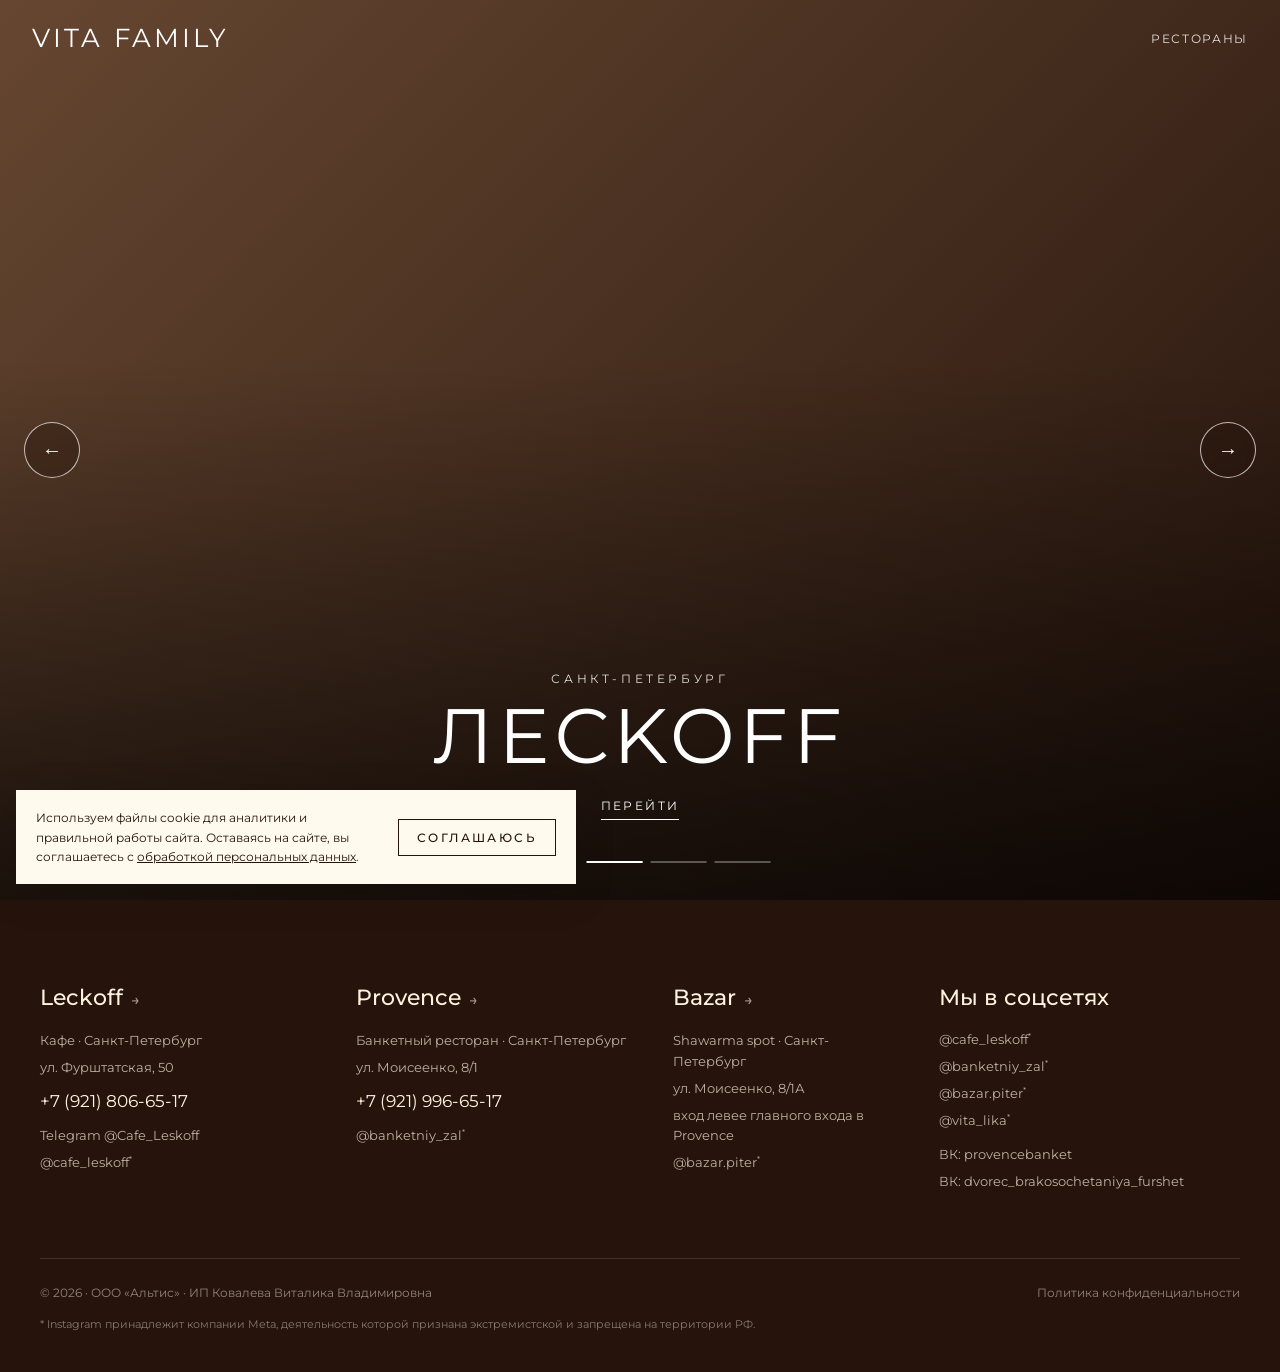
==== index.html @ 74ecf5f9 "v1 site" ====
<!doctype html>
<html lang="ru" class="is-loading">
<head>
  <meta charset="utf-8">
  <meta name="viewport" content="width=device-width, initial-scale=1">
  <title>vita family — рестораны Санкт-Петербурга</title>
  <meta name="description" content="Семья ресторанов Famiglia: Casa Pasta и Bodega Sol.">
  <link rel="preconnect" href="https://fonts.googleapis.com">
  <link href="https://fonts.googleapis.com/css2?family=Permanent+Marker&family=Montserrat:wght@300;400;500;600&display=swap" rel="stylesheet">
  <link rel="stylesheet" href="styles.css">
</head>
<body>
  <!-- ПРЕЛОАДЕР -->
  <div class="preloader" aria-hidden="true">
    <div class="preloader__inner">
      <div class="preloader__word"><span style="--i:0">v</span><span style="--i:1">i</span><span style="--i:2">t</span><span style="--i:3">a</span><span style="--i:4">&nbsp;</span><span style="--i:5">f</span><span style="--i:6">a</span><span style="--i:7">m</span><span style="--i:8">i</span><span style="--i:9">l</span><span style="--i:10">y</span></div>
      <div class="preloader__line"><i></i></div>
    </div>
  </div>

  <header class="header">
    <a href="index.html" class="logo">vita family</a>
    <nav class="nav">
      <a href="#restaurants">Рестораны</a>
      <!-- <a href="#vacancies">Вакансии</a> -->
      <!-- <a href="#contacts">Контакты</a> -->
    </nav>
    <button class="burger" aria-label="Меню">☰</button>
  </header>

  <!-- Плашки ресторанов: слайдер на десктопе, столбик на мобильном -->
  <main id="restaurants" class="slider">
    <div class="tiles" id="tilesTrack">
      <a href="leskoff.html" class="tile">
        <div class="tile__bg" style="--img: url('img/leskoff/tile.jpg'), linear-gradient(135deg,#6b4a33,#26140C)"></div>
        <div class="tile__content">
          <div class="tile__city">Санкт-Петербург</div>
          <h2 class="tile__name">ЛЕСkoff</h2>
          <span class="tile__more">Перейти</span>
        </div>
      </a>
      <a href="provence.html" class="tile">
        <div class="tile__bg" style="--img: url('img/provence/presidium.jpg'), linear-gradient(135deg,#b9a6d3,#7A5C9E)"></div>
        <div class="tile__content">
          <div class="tile__city">Санкт-Петербург · банкетный зал</div>
          <h2 class="tile__name">Provence</h2>
          <span class="tile__more">Перейти</span>
        </div>
      </a>
      <a href="bazar.html" class="tile tile--bazar">
        <div class="tile__bg" style="--img: repeating-linear-gradient(0deg, rgba(255,255,255,.4) 0 1px, transparent 1px 110px), repeating-linear-gradient(90deg, rgba(255,255,255,.4) 0 1px, transparent 1px 110px), linear-gradient(#C71B0F, #C71B0F)"></div>
        <div class="tile__content">
          <div class="tile__city">Санкт-Петербург · shawarma spot</div>
          <h2 class="tile__name tile__name--brush">BAZAR</h2>
          <span class="tile__more">Перейти</span>
        </div>
      </a>
    </div>
    <button class="slider__arrow slider__arrow--prev" aria-label="Назад">←</button>
    <button class="slider__arrow slider__arrow--next" aria-label="Вперёд">→</button>
    <div class="slider__ui">
      <div class="slider__counter"><b>01</b> / 03</div>
      <div class="slider__dots"></div>
    </div>
  </main>

<!--   <section id="vacancies" class="section">
    <div class="container split reveal">
      <div>
        <div class="eyebrow">Команда</div>
        <h2 class="h2">Вакансии</h2>
      </div>
      <div class="text">
        <p class="muted">Мы ищем поваров, официантов, барменов и хостес, которые любят гостей так же, как мы. Опыт приветствуется, но главное — желание расти вместе с семьёй ресторанов.</p>
        <a href="mailto:job@famiglia.example" class="btn btn--dark">Отправить резюме</a>
      </div>
    </div>
  </section> -->

  <!-- ПОДВАЛ (общий для всех страниц) -->
  <footer id="contacts" class="footer">
    <div class="container">
      <div class="footer__grid footer__grid--4">
        <div>
          <h4><a href="leskoff.html" class="footer__title">Leckoff <span>→</span></a></h4>
          <p>Кафе · Санкт-Петербург</p>
          <p>ул. Фурштатская, 50</p>
          <p class="footer__phone"><a href="tel:+79218066517">+7 (921) 806-65-17</a></p>
          <p><a href="https://t.me/Cafe_Leskoff" target="_blank" rel="noopener">Telegram @Cafe_Leskoff</a></p>
          <p><a href="https://instagram.com/cafe_leskoff" target="_blank" rel="noopener">@cafe_leskoff<sup>*</sup></a></p>
        </div>
        <div>
          <h4><a href="provence.html" class="footer__title">Provence <span>→</span></a></h4>
          <p>Банкетный ресторан · Санкт-Петербург</p>
          <p>ул. Моисеенко, 8/1</p>
          <p class="footer__phone"><a href="tel:+79219966517">+7 (921) 996-65-17</a></p>
          <p><a href="https://instagram.com/banketniy_zal" target="_blank" rel="noopener">@banketniy_zal<sup>*</sup></a></p>
        </div>
        <div>
          <h4><a href="bazar.html" class="footer__title">Bazar <span>→</span></a></h4>
          <p>Shawarma spot · Санкт-Петербург</p>
          <p>ул. Моисеенко, 8/1А</p>
          <p>вход левее главного входа в Provence</p>
          <p><a href="https://instagram.com/bazar.piter" target="_blank" rel="noopener">@bazar.piter<sup>*</sup></a></p>
        </div>
        <div>
          <h4>Мы в соцсетях</h4>
          <p><a href="https://instagram.com/cafe_leskoff" target="_blank" rel="noopener">@cafe_leskoff<sup>*</sup></a></p>
          <p><a href="https://instagram.com/banketniy_zal" target="_blank" rel="noopener">@banketniy_zal<sup>*</sup></a></p>
          <p><a href="https://instagram.com/bazar.piter" target="_blank" rel="noopener">@bazar.piter<sup>*</sup></a></p>
          <p><a href="https://instagram.com/vita_lika" target="_blank" rel="noopener">@vita_lika<sup>*</sup></a></p>
          <p class="footer__gap"><a href="https://vk.ru/provencebanket" target="_blank" rel="noopener">ВК: provencebanket</a></p>
          <p><a href="https://vk.ru/dvorec_brakosochetaniya_furshet" target="_blank" rel="noopener">ВК: dvorec_brakosochetaniya_furshet</a></p>
        </div>
      </div>
      <div class="footer__bottom">
        <span>© 2026 · ООО «Альтис» · ИП Ковалева Виталика Владимировна</span>
        <a href="#">Политика конфиденциальности</a>
      </div>
      <p class="footer__note">* Instagram принадлежит компании Meta, деятельность которой признана экстремистской и запрещена на территории РФ.</p>
    </div>
  </footer>

  <div class="cookie">
    <span>Используем файлы cookie для аналитики и правильной работы сайта. Оставаясь на сайте, вы соглашаетесь с <a href="#">обработкой персональных данных</a>.</span>
    <button class="btn btn--dark">Соглашаюсь</button>
  </div>

  <script src="script.js"></script>
</body>
</html>
---- styles.css ----
/* ===== Базовые переменные ===== */
/* ===== Шрифт Involve =====
   Положите файлы шрифта в папку fonts/ с именами вида Involve-Regular.ttf
   (подробно — в fonts/README.txt). Пока файлов нет, используется Montserrat. */
@font-face {
  font-family: "Involve";
  src: local("Involve Light"), local("Involve-Light"),
       url("fonts/Involve-Light.woff2") format("woff2"),
       url("fonts/Involve-Light.woff") format("woff"),
       url("fonts/Involve-Light.ttf") format("truetype"),
       url("fonts/Involve-Light.otf") format("opentype");
  font-weight: 300; font-style: normal; font-display: swap;
}
@font-face {
  font-family: "Involve";
  src: local("Involve Regular"), local("Involve-Regular"), local("Involve"),
       url("fonts/Involve-Regular.woff2") format("woff2"),
       url("fonts/Involve-Regular.woff") format("woff"),
       url("fonts/Involve-Regular.ttf") format("truetype"),
       url("fonts/Involve-Regular.otf") format("opentype");
  font-weight: 400; font-style: normal; font-display: swap;
}
@font-face {
  font-family: "Involve";
  src: local("Involve Medium"), local("Involve-Medium"),
       url("fonts/Involve-Medium.woff2") format("woff2"),
       url("fonts/Involve-Medium.woff") format("woff"),
       url("fonts/Involve-Medium.ttf") format("truetype"),
       url("fonts/Involve-Medium.otf") format("opentype");
  font-weight: 500; font-style: normal; font-display: swap;
}
@font-face {
  font-family: "Involve";
  src: local("Involve SemiBold"), local("Involve-SemiBold"),
       url("fonts/Involve-SemiBold.woff2") format("woff2"),
       url("fonts/Involve-SemiBold.woff") format("woff"),
       url("fonts/Involve-SemiBold.ttf") format("truetype"),
       url("fonts/Involve-SemiBold.otf") format("opentype");
  font-weight: 600; font-style: normal; font-display: swap;
}
@font-face {
  font-family: "Involve";
  src: local("Involve Bold"), local("Involve-Bold"),
       url("fonts/Involve-Bold.woff2") format("woff2"),
       url("fonts/Involve-Bold.woff") format("woff"),
       url("fonts/Involve-Bold.ttf") format("truetype"),
       url("fonts/Involve-Bold.otf") format("opentype");
  font-weight: 700; font-style: normal; font-display: swap;
}

/* ===== Базовые переменные ===== */
:root {
  --bg: #FFF3DF;              /* фон */
  --ink: #26140C;             /* текст */
  --accent: #044202;          /* акцент */
  --accent-dark: #022B01;     /* акцент при наведении */
  --accent-on-dark: #B9D3A8;  /* акцент на тёмном фоне (зелёный светлее, чтобы читался) */
  --muted: #6E5A4C;           /* второстепенный текст */
  --line: rgba(38, 20, 12, .16);
  --dark: #26140C;            /* тёмные секции и подвал */
  --on-dark: #FFF3DF;
  --on-dark-muted: rgba(255, 243, 223, .7);
  --soft: #F6E4C6;            /* светлые плашки */
  --card: #FFF9EE;            /* карточки */
  --serif: "Involve", "Montserrat", Arial, sans-serif;
  --sans: "Involve", "Montserrat", Arial, sans-serif;
}

* { box-sizing: border-box; margin: 0; padding: 0; }
html { scroll-behavior: smooth; }
body { background: var(--bg); color: var(--ink); font-family: var(--sans); font-size: 15px; line-height: 1.6; }
a { color: inherit; text-decoration: none; }
img { max-width: 100%; display: block; }
.container { width: min(1200px, 100% - 32px); margin-inline: auto; }

/* ===== Шапка ===== */
.header {
  position: fixed; inset: 0 0 auto 0; z-index: 50;
  display: flex; align-items: center; justify-content: space-between;
  padding: 18px 32px; color: #fff;
  transition: background .3s, color .3s, padding .3s;
}
.header.scrolled { background: rgba(255, 243, 223, .96); color: var(--ink); padding: 12px 32px; box-shadow: 0 1px 0 var(--line); }
.logo { font-family: var(--serif); font-size: 26px; letter-spacing: .12em; text-transform: uppercase; }
.nav { display: flex; gap: 28px; font-size: 12px; letter-spacing: .14em; text-transform: uppercase; }
.nav a { opacity: .85; transition: opacity .2s; }
.nav a:hover { opacity: 1; }
.burger { display: none; background: none; border: 0; color: inherit; font-size: 26px; cursor: pointer; }

/* ===== Главная: плашки ресторанов ===== */
.slider { position: relative; }
.tiles {
  display: flex; gap: 0; padding-inline: 0; min-height: 100vh; overflow-x: auto; scroll-snap-type: x mandatory; background: var(--dark);
  scroll-behavior: smooth; scrollbar-width: none; overscroll-behavior-x: contain;
}
.tiles::-webkit-scrollbar { display: none; }
.tile {
  position: relative; overflow: hidden; display: flex; align-items: flex-end; justify-content: center;
  flex: 0 0 100%; min-height: 100vh; color: #fff; isolation: isolate; scroll-snap-align: center;
  transition: opacity .6s, transform .6s; opacity: 1;
}
.slider__arrow {
  position: absolute; top: 50%; z-index: 5; width: 56px; height: 56px; transform: translateY(-50%);
  border: 1px solid rgba(255,255,255,.7); border-radius: 50%; background: rgba(38,20,12,.35); color: #fff;
  font-size: 20px; cursor: pointer; backdrop-filter: blur(4px); transition: background .25s, opacity .25s;
}
.slider__arrow:hover { background: rgba(38,20,12,.7); }
.slider__arrow--prev { left: 24px; }
.slider__arrow--next { right: 24px; }
.slider__arrow[disabled] { opacity: 0; pointer-events: none; }
.tile__bg {
  position: absolute; inset: 0; z-index: -2;
  background: var(--img, linear-gradient(135deg, #5a3a2a, #1d1a17)) center / cover no-repeat;
  transition: transform 1.2s ease;
}
.tile::after { content: ""; position: absolute; inset: 0; z-index: -1; background: linear-gradient(to top, rgba(0,0,0,.65), rgba(0,0,0,.05) 60%); transition: background .4s; }
.tile:hover .tile__bg { transform: scale(1.06); }
.tile:hover::after { background: linear-gradient(to top, rgba(0,0,0,.75), rgba(0,0,0,.2) 70%); }
.tile__content { text-align: center; padding: 0 24px 80px; }
.tile__city { font-size: 12px; letter-spacing: .3em; text-transform: uppercase; opacity: .85; }
.tile__name { font-family: var(--serif); font-weight: 400; font-size: clamp(40px, 6vw, 84px); letter-spacing: .06em; line-height: 1; margin: 10px 0 18px; text-transform: uppercase; }
.tile__more { display: inline-block; font-size: 12px; letter-spacing: .2em; text-transform: uppercase; border-bottom: 1px solid currentColor; padding-bottom: 4px; }

/* Текущая плашка ярче, соседние приглушены и выглядывают по краям */
.tile.is-current { opacity: 1; }
/* плашки во всю ширину экрана */
.tile .tile__content { transition: opacity .6s .2s, transform .6s .2s; }
.tile:not(.is-current) .tile__content { opacity: 0; transform: translateY(20px); }
.slider__ui { position: absolute; left: 50%; bottom: 28px; transform: translateX(-50%); z-index: 6;
  display: flex; align-items: center; gap: 22px; color: #fff; font-size: 12px; letter-spacing: .2em; }
.slider__counter b { font-weight: 600; }
.slider__dots { display: flex; gap: 8px; }
.slider__dot { width: 56px; height: 2px; padding: 8px 0; background: none; border: 0; cursor: pointer; position: relative; }
.slider__dot::before, .slider__dot i { content: ""; position: absolute; left: 0; top: 7px; height: 2px; width: 100%; background: rgba(255,255,255,.3); }
.slider__dot i { width: 0; background: #fff; }
.slider__dot.is-active i { animation: dot-fill var(--delay, 5000ms) linear forwards; }
.slider__dots.is-paused .slider__dot.is-active i { animation-play-state: paused; }
@keyframes dot-fill { to { width: 100%; } }

/* ===== Прелоадер «vita family» ===== */
.preloader { position: fixed; inset: 0; z-index: 1000; display: flex; align-items: center; justify-content: center;
  background: var(--bg); color: var(--ink); transition: transform .8s cubic-bezier(.77,0,.18,1), opacity .8s;
  animation: preloader-failsafe 0s 6s forwards; }
.preloader.is-done { transform: translateY(-100%); }
.is-loading body { overflow: hidden; }
.preloader__inner { display: flex; flex-direction: column; align-items: center; gap: 22px; }
.preloader__word { display: flex; overflow: hidden; font-family: "Involve", "Montserrat", Arial, sans-serif; font-weight: 400;
  font-size: clamp(36px, 6vw, 72px); letter-spacing: .08em; text-transform: lowercase; line-height: 1.15; }
.preloader__word span { display: inline-block; transform: translateY(110%); opacity: 0;
  animation: pl-letter .7s cubic-bezier(.2,.7,.2,1) forwards; animation-delay: calc(var(--i) * 55ms + 150ms); }
.preloader__line { width: min(220px, 50vw); height: 1px; background: var(--line); position: relative; overflow: hidden; }
.preloader__line i { position: absolute; inset: 0; background: var(--accent); transform: scaleX(0); transform-origin: left;
  animation: pl-line 1.3s .3s ease forwards; }
@keyframes pl-letter { to { transform: none; opacity: 1; } }
@keyframes pl-line { to { transform: scaleX(1); } }
@keyframes preloader-failsafe { to { opacity: 0; visibility: hidden; } }
@media (prefers-reduced-motion: reduce) {
  .preloader__word span, .preloader__line i { animation-duration: .01ms; animation-delay: 0s; }
}

/* ===== Страница ресторана: hero ===== */
.hero {
  position: relative; min-height: 100vh; display: flex; align-items: flex-end;
  color: #fff; isolation: isolate; padding: 120px 0 64px;
}
.hero__bg { position: absolute; inset: 0; z-index: -2; background: var(--img) center / cover no-repeat; }
.hero::after { content: ""; position: absolute; inset: 0; z-index: -1; background: linear-gradient(to top, rgba(0,0,0,.7), rgba(0,0,0,.15)); }
.hero h1 { font-family: var(--serif); font-weight: 400; font-size: clamp(48px, 8vw, 110px); letter-spacing: .05em; line-height: 1; text-transform: uppercase; }
.hero__grid { display: grid; grid-template-columns: 1.3fr 1fr; gap: 40px; align-items: end; }
.hero__info { display: grid; gap: 14px; font-size: 14px; }
.hero__info b { display: block; font-size: 11px; letter-spacing: .2em; text-transform: uppercase; font-weight: 500; opacity: .75; }
.hero__actions { display: flex; gap: 12px; margin-top: 28px; flex-wrap: wrap; }

/* ===== Кнопки ===== */
.btn {
  display: inline-block; padding: 15px 34px; border: 1px solid currentColor; background: transparent; color: inherit;
  font: 500 12px var(--sans); letter-spacing: .2em; text-transform: uppercase; cursor: pointer; transition: background .25s, color .25s;
}
.btn:hover { background: #fff; color: var(--ink); }
.btn--fill { background: var(--accent); border-color: var(--accent); color: #fff; }
.btn--fill:hover { background: var(--accent-dark); border-color: var(--accent-dark); color: #fff; }
.btn--dark { color: var(--ink); }
.btn--dark:hover { background: var(--ink); color: #fff; }

/* ===== Якорное подменю ===== */
.subnav { position: sticky; top: 58px; z-index: 40; background: var(--bg); border-bottom: 1px solid var(--line); }
.subnav ul { list-style: none; display: flex; gap: 36px; justify-content: center; padding: 16px 0; overflow-x: auto; }
.subnav a { font-size: 12px; letter-spacing: .18em; text-transform: uppercase; white-space: nowrap; color: var(--muted); }
.subnav a:hover, .subnav a.active { color: var(--ink); }

/* ===== Секции ===== */
.section { padding: 110px 0; }
.section--dark { background: var(--dark); color: var(--on-dark); }
.section--dark .muted { color: var(--on-dark-muted); }
.eyebrow { font-size: 12px; letter-spacing: .3em; text-transform: uppercase; color: var(--accent); margin-bottom: 18px; }
.section--dark .eyebrow { color: var(--accent-on-dark); }
.h2 { font-family: var(--serif); font-weight: 400; font-size: clamp(34px, 4.5vw, 58px); line-height: 1.1; margin-bottom: 28px; text-transform: uppercase; letter-spacing: .03em; }
.muted { color: var(--muted); }
.split { display: grid; grid-template-columns: 1fr 1fr; gap: 64px; align-items: center; }
.split--rev .split__media { order: 2; }
.split__media { aspect-ratio: 4 / 5; background: var(--img, #cbbfae) center / cover no-repeat; }
.text p + p { margin-top: 16px; }
.text .btn { margin-top: 30px; }

/* О ресторане — колонки */
.about { columns: 2; column-gap: 56px; }
.about p { break-inside: avoid; margin-bottom: 18px; }
.about p:first-child::first-letter { font-family: var(--serif); float: left; font-size: 74px; line-height: .8; padding: 6px 10px 0 0; color: var(--accent); }

/* Событие */
.event { display: grid; grid-template-columns: 1fr 1fr; min-height: 520px; }
.event__media { background: var(--img) center / cover no-repeat; }
.event__body { padding: 72px 64px; display: flex; flex-direction: column; justify-content: center; background: var(--soft); }
.event__meta { margin-top: 18px; font-size: 13px; color: var(--muted); }

/* Галерея */
.gallery { display: grid; grid-template-columns: repeat(4, 1fr); gap: 8px; }
.gallery div { aspect-ratio: 1; background: var(--img, #cbbfae) center / cover no-repeat; }

/* ===== Попапы ===== */
.modal { position: fixed; inset: 0; z-index: 100; display: none; align-items: flex-start; justify-content: center; background: rgba(38,20,12,.72); padding: 40px 16px; overflow-y: auto; }
.modal.open { display: flex; animation: fade .25s ease; }
.modal__box { position: relative; background: var(--bg); width: min(860px, 100%); padding: 56px 56px 48px; }
.modal__box--sm { width: min(520px, 100%); }
.modal__close { position: absolute; top: 14px; right: 18px; background: none; border: 0; font-size: 34px; line-height: 1; cursor: pointer; color: var(--ink); }
@keyframes fade { from { opacity: 0; } to { opacity: 1; } }

/* Меню-вкладки */
.tabs { display: flex; flex-wrap: wrap; gap: 8px; margin-bottom: 36px; }
.tab { padding: 10px 18px; border: 1px solid var(--line); background: none; font: 500 11px var(--sans); letter-spacing: .16em; text-transform: uppercase; cursor: pointer; color: var(--muted); }
.tab.active { background: var(--accent); color: #fff; border-color: var(--accent); }
.menu-panel { display: none; }
.menu-panel.active { display: block; }
.dish { display: grid; grid-template-columns: 1fr auto; gap: 4px 24px; padding: 16px 0; border-bottom: 1px dashed var(--line); }
.dish__name { font-family: var(--serif); font-size: 22px; }
.dish__price { font-family: var(--serif); font-size: 20px; white-space: nowrap; }
.dish__desc { grid-column: 1 / -1; font-size: 13px; color: var(--muted); }

/* Форма брони */
.form { display: grid; gap: 14px; margin-top: 10px; }
.form__row { display: grid; grid-template-columns: 1fr 1fr; gap: 14px; }
.form input, .form textarea, .form select {
  width: 100%; padding: 14px 0; border: 0; border-bottom: 1px solid var(--line); background: transparent;
  font: 15px var(--sans); color: var(--ink); outline: none;
}
.form input:focus, .form textarea:focus, .form select:focus { border-color: var(--ink); }
.form textarea { resize: vertical; min-height: 70px; }
.check { display: flex; gap: 10px; align-items: flex-start; font-size: 12px; color: var(--muted); }
.check input { width: auto; margin-top: 3px; }
.form .btn { margin-top: 10px; width: 100%; }
.form__ok { display: none; text-align: center; padding: 30px 0; font-family: var(--serif); font-size: 26px; }

/* ===== Подзаголовки внутри меню ===== */
.menu-sub { font-family: var(--serif); font-weight: 500; font-size: 26px; text-transform: lowercase; margin: 30px 0 4px; color: var(--accent); }
.menu-sub:first-child { margin-top: 0; }
.menu-sub small { font-family: var(--sans); font-size: 12px; color: var(--muted); letter-spacing: .05em; margin-left: 8px; }
.menu-note { font-size: 13px; color: var(--muted); margin: 6px 0 4px; }
.menu-footnote { margin-top: 32px; padding-top: 18px; border-top: 1px solid var(--line); font-size: 13px; color: var(--muted); }
.menu-footnote a { text-decoration: underline; }

/* ===== Бронь по звонку ===== */
.call { text-align: center; }
.call .h2 { font-size: clamp(28px, 3.2vw, 38px); }
.call .muted { max-width: 360px; margin: 0 auto; }
.call__phone { display: block; margin: 30px 0 22px; font-family: var(--serif); font-size: clamp(30px, 6vw, 42px); letter-spacing: .02em; }
.call__phone:hover { color: var(--accent); }
.call__btn { width: 100%; }
.call__hours { margin-top: 16px; font-size: 12px; letter-spacing: .14em; text-transform: uppercase; color: var(--muted); }

/* ===== Private events: пакетное предложение ===== */
.package { display: grid; grid-template-columns: 1.1fr 1fr; background: var(--dark); color: var(--on-dark); margin-top: 12px; }
.package__media { position: relative; min-height: 520px; background: var(--img) center / cover no-repeat; }
.package__badge {
  position: absolute; top: 28px; left: 28px; padding: 10px 18px; background: var(--accent); color: #fff;
  font-size: 11px; letter-spacing: .22em; text-transform: uppercase;
}
.package__body { padding: 64px 56px; display: flex; flex-direction: column; justify-content: center; }
.package__body .eyebrow { color: var(--accent-on-dark); }
.package__title { font-family: var(--serif); font-weight: 400; font-size: clamp(36px, 4vw, 54px); line-height: 1.05; text-transform: uppercase; }
.package__lead { margin: 18px 0 26px; color: var(--on-dark-muted); }
.package__list { list-style: none; display: grid; gap: 12px; margin-bottom: 32px; }
.package__list li { position: relative; padding-left: 28px; }
.package__list li::before { content: ""; position: absolute; left: 0; top: .7em; width: 16px; height: 1px; background: var(--accent-on-dark); }
.package__price { font-family: var(--serif); font-size: 44px; line-height: 1; margin-bottom: 30px; color: var(--on-dark); }
.package__price span, .package__price small { font-family: var(--sans); font-size: 13px; color: var(--on-dark-muted); letter-spacing: .08em; }
.package .btn { align-self: flex-start; }

/* ===== Private events: выбор формата ===== */
.formats__q { margin: 80px 0 24px; text-align: center; font-family: var(--serif); font-size: clamp(28px, 3.4vw, 40px); }
.formats { display: grid; grid-template-columns: 1fr 1fr; gap: 24px; }
.format { display: flex; flex-direction: column; background: var(--card); border: 1px solid var(--line); cursor: pointer; transition: border-color .3s, box-shadow .3s, transform .3s; outline: none; }
.format:hover { transform: translateY(-4px); box-shadow: 0 18px 40px rgba(0,0,0,.08); }
.format.is-active { border-color: var(--accent); box-shadow: 0 0 0 1px var(--accent); }
.format__media { aspect-ratio: 16 / 10; background: var(--img) center / cover no-repeat; }
.format__body { padding: 32px 32px 36px; display: flex; flex-direction: column; flex: 1; }
.format__tag { font-size: 11px; letter-spacing: .22em; text-transform: uppercase; color: var(--accent); }
.format__title { font-family: var(--serif); font-weight: 400; font-size: 44px; text-transform: uppercase; margin: 8px 0 12px; }
.format__body .btn { margin-top: auto; align-self: flex-start; }
.format__body .muted { margin-bottom: 28px; }
.format.is-active .btn { background: var(--ink); color: #fff; }

/* ===== Цены и граммовки в меню мероприятий ===== */
.dish__weight { font-family: var(--sans); font-size: 14px; color: var(--muted); }
.set-price { display: flex; align-items: baseline; gap: 10px; padding: 18px 22px; margin-bottom: 22px; background: var(--soft); }
.set-price b { font-size: 30px; font-weight: 500; color: var(--accent); }
.set-price span { font-size: 13px; color: var(--muted); letter-spacing: .06em; }
.pkg-total { margin-top: 30px; padding: 22px 24px; background: var(--dark); color: var(--on-dark); font-size: 16px; }
.pkg-total s { opacity: .55; margin: 0 8px; }
.pkg-total b { font-size: 26px; font-weight: 600; color: var(--accent-on-dark); }

/* ===== Пакет: цена и кнопки ===== */
.btn--light { color: var(--on-dark); }
.btn--light:hover { background: var(--on-dark); color: var(--ink); }
.package__price { display: flex; align-items: baseline; gap: 18px; flex-wrap: wrap; margin-bottom: 10px; }
.package__price s { font-size: 22px; color: var(--on-dark-muted); text-decoration-thickness: 1px; }
.package__price strong { font-size: clamp(40px, 4.4vw, 58px); font-weight: 500; letter-spacing: -.01em; color: var(--on-dark); }
.package__price strong span { font: inherit; color: inherit; letter-spacing: inherit; }
.package__price sup { font-size: .4em; color: var(--accent-on-dark); }
.package__fine { font-size: 12px; color: var(--on-dark-muted); margin-bottom: 28px; }
.package__actions { display: flex; gap: 12px; flex-wrap: wrap; }
.package__actions .btn--fill { background: var(--accent-on-dark); border-color: var(--accent-on-dark); color: var(--seg-active-text, var(--ink)); }
.package__actions .btn--fill:hover { background: var(--on-dark); border-color: var(--on-dark); }
.package__badge { background: var(--accent); }

/* ===== Карточки формата ===== */
.format__price { font-size: 22px; font-weight: 500; color: var(--accent); margin-bottom: 18px; }
.format__price span { font-size: 13px; font-weight: 400; color: var(--muted); }
.format__facts { list-style: none; display: grid; gap: 10px; margin-bottom: 30px; font-size: 14px; color: var(--muted); }
.format__facts li { padding-bottom: 10px; border-bottom: 1px dashed var(--line); }
.format__facts b { color: var(--ink); font-weight: 600; margin-right: 4px; }
.format.is-active .btn { background: var(--accent); border-color: var(--accent); color: #fff; }

/* ===== Условия проведения ===== */
.terms { margin-top: 96px; padding: 56px; background: var(--card); border: 1px solid var(--line); }
.terms__head { display: grid; grid-template-columns: 1fr 1fr; gap: 32px; align-items: end; margin-bottom: 36px; }
.terms__title { font-family: var(--serif); font-weight: 400; font-size: clamp(26px, 3vw, 38px); text-transform: uppercase; letter-spacing: .02em; line-height: 1.1; }
.terms__table { border-top: 1px solid var(--ink); }
.terms__row { display: grid; grid-template-columns: 2fr 1fr 1fr; gap: 16px; padding: 18px 0; border-bottom: 1px solid var(--line); align-items: baseline; }
.terms__row span:last-child { text-align: right; font-size: 20px; font-weight: 600; color: var(--accent); }
.terms__row small { display: block; font-size: 12px; color: var(--muted); }
.terms__row--head span, .terms__row--head span:last-child { font-size: 11px; font-weight: 500; letter-spacing: .18em; text-transform: uppercase; color: var(--muted); }
.terms__notes { list-style: none; display: grid; gap: 8px; margin: 26px 0 36px; font-size: 14px; }
.terms__notes li::before { content: "— "; color: var(--accent); }
.terms__extras { display: grid; grid-template-columns: repeat(3, 1fr); gap: 16px; }
.extra { display: flex; flex-direction: column; gap: 6px; padding: 22px 24px; background: var(--soft); border: 1px solid transparent; transition: border-color .25s, transform .25s; position: relative; }
.extra::after { content: "→"; position: absolute; right: 22px; top: 20px; color: var(--accent); transition: transform .25s; }
.extra:hover { border-color: var(--accent); transform: translateY(-2px); }
.extra:hover::after { transform: translateX(4px); }
.extra b { font-weight: 600; font-size: 16px; }
.extra span { font-size: 13px; color: var(--muted); }
.terms__contact { display: flex; justify-content: space-between; align-items: center; gap: 16px; flex-wrap: wrap; margin-top: 36px; padding-top: 24px; border-top: 1px solid var(--line); }
.terms__contact span { font-size: 12px; letter-spacing: .18em; text-transform: uppercase; color: var(--muted); }
.terms__contact a { font-size: 24px; font-weight: 500; color: var(--accent); }

/* ===== Тема Provence: лавандовый акцент ===== */
.theme-provence {
  --accent: #7A5C9E;
  --accent-dark: #5F4581;
  --accent-on-dark: #CDBBE9;
  --soft: #F1E2E4;
}

/* ===== Provence: элементы ===== */
.hero__kicker { font-size: 12px; letter-spacing: .3em; text-transform: uppercase; margin-bottom: 18px; opacity: .85; }
.section--tight { padding-top: 0; }
.stats { display: grid; grid-template-columns: repeat(4, 1fr); gap: 1px; margin-top: 56px; background: var(--line); border: 1px solid var(--line); }
.stat { background: var(--bg); padding: 28px 24px; }
.stat b { display: block; font-size: clamp(30px, 3.4vw, 44px); font-weight: 500; color: var(--accent); line-height: 1.1; }
.stat span { font-size: 13px; color: var(--muted); }

.seg { display: flex; gap: 8px; margin: 4px 0 18px; flex-wrap: wrap; }
.seg__btn { min-width: 64px; padding: 12px 18px; border: 1px solid var(--chip-line, rgba(255,243,223,.35)); background: transparent; color: var(--on-dark);
  font: 500 18px var(--sans); cursor: pointer; transition: background .2s, border-color .2s, color .2s; }
.seg__btn:hover { border-color: var(--accent-on-dark); }
.seg__btn.is-active { background: var(--accent-on-dark); border-color: var(--accent-on-dark); color: var(--seg-active-text, var(--ink)); }
.switch { display: inline-flex; align-items: center; gap: 12px; font-size: 14px; color: var(--on-dark-muted); cursor: pointer; margin-bottom: 26px; user-select: none; }
.switch input { position: absolute; opacity: 0; width: 1px; height: 1px; }
.switch__track { width: 42px; height: 24px; border-radius: 12px; background: var(--track, rgba(255,243,223,.25)); position: relative; transition: background .2s; flex: none; }
.switch__track::after { content: ""; position: absolute; top: 3px; left: 3px; width: 18px; height: 18px; border-radius: 50%; background: var(--on-dark); transition: transform .2s; }
.switch input:checked + .switch__track { background: var(--accent-on-dark); }
.switch input:checked + .switch__track::after { transform: translateX(18px); background: var(--ink); }
.switch input:focus-visible + .switch__track { outline: 2px solid var(--accent-on-dark); outline-offset: 2px; }
.pkg-facts { list-style: none; display: grid; grid-template-columns: repeat(3, 1fr); gap: 12px; margin-bottom: 28px; }
.pkg-facts li { padding: 14px 12px; border: 1px solid var(--chip-line, rgba(255,243,223,.18)); }
.pkg-facts b { display: block; font-size: 22px; font-weight: 500; color: var(--on-dark); }
.pkg-facts span { font-size: 12px; color: var(--on-dark-muted); }
.pkg-list { list-style: none; display: grid; grid-template-columns: 1fr 1fr; gap: 10px 32px; margin-bottom: 36px; }
.pkg-list li { position: relative; padding-left: 26px; font-size: 15px; }
.pkg-list li::before { content: ""; position: absolute; left: 0; top: .55em; width: 12px; height: 12px; border-radius: 50%; border: 2px solid var(--accent); }

.menus__head { display: grid; grid-template-columns: 1fr 1fr; gap: 40px; align-items: end; margin-bottom: 40px; }
.menus { display: grid; grid-template-columns: repeat(4, 1fr); gap: 16px; }
.menu-card { display: flex; flex-direction: column; gap: 10px; padding: 30px 24px 26px; background: var(--card); border: 1px solid var(--line);
  transition: transform .3s, border-color .3s, box-shadow .3s; }
.menu-card:hover { transform: translateY(-4px); border-color: var(--accent); box-shadow: 0 18px 40px rgba(38,20,12,.08); }
.menu-card__n { font-size: 48px; font-weight: 400; line-height: 1; color: var(--accent); }
.menu-card__w { font-size: 11px; letter-spacing: .16em; text-transform: uppercase; color: var(--muted); }
.menu-card__p { font-size: 24px; font-weight: 500; margin-top: 6px; }
.menu-card__p s { display: block; font-size: 14px; font-weight: 400; color: var(--muted); }
.menu-card__d { font-size: 13px; color: var(--muted); flex: 1; }
.menu-card__go { margin-top: 10px; font-size: 11px; letter-spacing: .2em; text-transform: uppercase; color: var(--accent); }
.menu-card__go::after { content: " →"; }
.gift { margin-top: 28px; padding: 24px 26px; background: var(--soft); border-left: 3px solid var(--accent); }
.gift b { display: block; font-weight: 600; margin-bottom: 10px; }
.gift ul { list-style: none; display: flex; flex-wrap: wrap; gap: 8px 10px; }
.gift li { padding: 6px 12px; background: var(--bg); font-size: 13px; }
.gift--wide { margin-top: 32px; }
.menus__valid { margin-top: 14px; font-size: 12px; color: var(--muted); }
.set-price s { font-size: 16px; color: var(--muted); }

.terms__row .terms__num { font-size: 20px; font-weight: 600; color: var(--accent); }
.terms__row--5 { grid-template-columns: .8fr 1.6fr 1fr 1fr; }
.terms__row--5 span:nth-child(3) { font-weight: 600; color: var(--accent); }
.terms__row--5 span:last-child { font-size: 16px; }
.terms__row--5 s { display: block; font-size: 12px; font-weight: 400; color: var(--muted); }
.terms__extras--4 { grid-template-columns: repeat(4, 1fr); }

/* Provence: пакетное предложение на лавандовом фоне с тёмным текстом */
.theme-provence .package {
  background: #DCCFEC; color: var(--ink);
  --on-dark: #26140C;
  --on-dark-muted: rgba(38, 20, 12, .74);
  --accent-on-dark: #6B4E90;
  --chip-line: rgba(38, 20, 12, .25);
  --track: rgba(38, 20, 12, .18);
  --seg-active-text: #fff;
}
.theme-provence .package__body .eyebrow { color: #5F4581; }
.theme-provence .package .switch input:checked + .switch__track::after { background: #fff; }
.theme-provence .package .package__actions .btn--fill:hover { background: var(--ink); border-color: var(--ink); color: #fff; }
.theme-provence .package .btn--light:hover { background: var(--ink); color: #fff; }
.theme-provence .package__media { border-right: 1px solid rgba(38,20,12,.08); }

/* ===== Общий подвал ===== */
.footer__grid.footer__grid--4 { grid-template-columns: 1.1fr 1.1fr .9fr 1.2fr; }
.footer__phone { font-size: 17px; color: var(--on-dark); margin: 10px 0 !important; }
.footer sup { font-size: .6em; }
.footer__gap { margin-top: 14px !important; }
.footer__note { margin-top: 14px; font-size: 11px; color: rgba(255,243,223,.45); }

/* ===== Подвал ===== */
.footer { background: var(--dark); color: var(--on-dark-muted); padding: 80px 0 32px; font-size: 13px; }
.footer__grid { display: grid; grid-template-columns: repeat(3, 1fr); gap: 40px; }
.footer h4 { font-family: var(--serif); font-weight: 500; font-size: 22px; color: var(--on-dark); margin-bottom: 14px; }
.footer p { margin-bottom: 6px; }
.footer a:hover { color: var(--on-dark); }
.footer__bottom { display: flex; justify-content: space-between; gap: 16px; flex-wrap: wrap; margin-top: 60px; padding-top: 24px; border-top: 1px solid rgba(255,255,255,.12); font-size: 12px; color: rgba(255,243,223,.5); }

/* ===== Cookie ===== */
.cookie {
  position: fixed; left: 16px; right: 16px; bottom: 16px; z-index: 90; max-width: 560px;
  display: none; gap: 18px; align-items: center; padding: 18px 20px; background: var(--card); box-shadow: 0 10px 40px rgba(0,0,0,.15); font-size: 12px;
}
.cookie.show { display: flex; }
.cookie a { text-decoration: underline; }
.cookie .btn { padding: 10px 18px; white-space: nowrap; }

/* ===== Появление при скролле ===== */
.reveal { opacity: 0; transform: translateY(30px); transition: opacity .9s ease, transform .9s ease; }
.reveal.visible { opacity: 1; transform: none; }

/* ===== Адаптив ===== */
@media (max-width: 1100px) {
  .menus { grid-template-columns: 1fr 1fr; }
  .footer__grid.footer__grid--4 { grid-template-columns: 1fr 1fr; }
}

@media (max-width: 900px) {
  .header, .header.scrolled { padding: 14px 16px; }
  .nav { position: fixed; inset: 0; flex-direction: column; justify-content: center; align-items: center; gap: 30px; font-size: 16px;
         background: var(--dark); color: #fff; transform: translateX(100%); transition: transform .35s; }
  .nav.open { transform: none; }
  .burger { display: block; position: relative; z-index: 60; }
  .nav.open ~ .burger { color: #fff; }
  .tiles { flex-direction: column; overflow: visible; scroll-snap-type: none; min-height: 0; }
  .tile { flex: none; width: 100%; min-height: 70vh; border-right: 0; border-bottom: 1px solid rgba(255,255,255,.12); }
  .slider__arrow { display: none; }
  .tiles { gap: 0; padding-inline: 0; }
  .tile, .tile:not(.is-current) .tile__content { opacity: 1; transform: none; }
  .slider__ui { display: none; }
  .package, .formats { grid-template-columns: 1fr; }
  .package__media { min-height: 280px; }
  .package__body { padding: 40px 24px; }
  .format__body { padding: 24px 20px 28px; }
  .format .btn { width: 100%; text-align: center; }
  .formats__q { margin-top: 56px; }
  .terms { padding: 32px 18px; margin-top: 64px; }
  .terms__head { grid-template-columns: 1fr; gap: 12px; }
  .terms__row { grid-template-columns: 1fr auto; }
  .terms__row span:nth-child(2) { grid-column: 1; grid-row: 2; font-size: 13px; color: var(--muted); }
  .terms__row span:last-child { grid-column: 2; grid-row: 1 / 3; align-self: center; }
  .terms__row--head { display: none; }
  .terms__extras { grid-template-columns: 1fr; }
  .package__actions .btn { flex: 1; text-align: center; }
  .stats { grid-template-columns: 1fr 1fr; }
  .menus__head { grid-template-columns: 1fr; gap: 12px; }
  .menus { grid-template-columns: 1fr; }
  .terms__extras--4 { grid-template-columns: 1fr; }
  .terms__table--days .terms__row { grid-template-columns: 1.4fr 1fr 1fr; }
  .terms__table--days .terms__row--head { display: grid; }
  .terms__table--days .terms__row span:nth-child(2) { grid-column: auto; grid-row: auto; font-size: 15px; color: var(--accent); }
  .terms__table--days .terms__row span:last-child { grid-column: auto; grid-row: auto; font-size: 15px; }
  .pkg-list { grid-template-columns: 1fr; }
  .pkg-facts { grid-template-columns: repeat(3, 1fr); gap: 8px; }
  .pkg-facts b { font-size: 18px; }
  .seg__btn { flex: 1; min-width: 0; }
  .terms__row--5 { grid-template-columns: 1fr 1fr; }
  .terms__row--5 span:nth-child(2) { grid-column: 1 / -1; grid-row: auto; order: 3; }
  .terms__row--5 span:last-child { grid-column: auto; grid-row: auto; align-self: auto; text-align: right; }
  .hero__grid, .split, .event, .footer__grid, .footer__grid.footer__grid--4 { grid-template-columns: 1fr; }
  .split--rev .split__media { order: 0; }
  .about { columns: 1; }
  .event__body { padding: 48px 24px; }
  .event__media { min-height: 300px; }
  .gallery { grid-template-columns: repeat(2, 1fr); }
  .section { padding: 72px 0; }
  .subnav { top: 54px; }
  .subnav ul { justify-content: flex-start; padding-inline: 16px; gap: 24px; }
  .modal__box { padding: 48px 20px 32px; }
  .form__row { grid-template-columns: 1fr; }
}

/* ===== Фото всегда заполняют блок целиком ===== */
.hero__bg, .tile__bg, .split__media, .event__media, .package__media, .format__media, .gallery div, .pv-occ__img, .pv-hero__photo {
  background-size: cover !important; background-position: center !important; background-repeat: no-repeat !important;
}
.hero__bg, .package__media { background-position: center 75% !important; }

/* =====================================================================
   Тема BAZAR — shawarma spot: белый фон, чёрный текст, красный акцент
   Шрифты из брендбука: Respawn (заголовки, кисть) и M PLUS Code Latin.
   Respawn и M PLUS Code Latin — только латиница, поэтому кириллица
   автоматически берётся из IBM Plex Mono. Файл Respawn положите
   в fonts/Respawn.ttf (или .otf/.woff2) — пока его нет, работает Permanent Marker.
   ===================================================================== */
@font-face {
  font-family: "Respawn";
  src: local("Respawn"), url("fonts/Respawn.woff2") format("woff2"), url("fonts/Respawn.woff") format("woff"),
       url("fonts/Respawn.ttf") format("truetype"), url("fonts/Respawn.otf") format("opentype");
  font-display: swap;
}
.theme-bazar {
  --bg: #FFFFFF;
  --ink: #000000;
  --accent: #C71B0F;
  --accent-dark: #9E150B;
  --accent-on-dark: #FCE77A;
  --yellow: #FCE77A;
  --muted: #4A4A4A;
  --line: rgba(0, 0, 0, .14);
  --dark: #2C2C2C;
  --on-dark: #FFFFFF;
  --on-dark-muted: rgba(255, 255, 255, .72);
  --soft: #FFF6C4;
  --card: #FFFFFF;
  --serif: "M PLUS Code Latin", "IBM Plex Mono", "Courier New", monospace;
  --sans: "M PLUS Code Latin", "IBM Plex Mono", "Courier New", monospace;
  --brush: "Respawn", "Permanent Marker", cursive;
}
.theme-bazar .header.scrolled { background: rgba(255, 255, 255, .97); }
.theme-bazar .h2 { font-weight: 700; letter-spacing: 0; }
.theme-bazar .eyebrow { font-weight: 700; letter-spacing: .08em; }
.theme-bazar .btn { border-radius: 0; font-weight: 700; letter-spacing: .1em; }
.theme-bazar .footer h4 { font-family: var(--brush); font-size: 26px; font-weight: 400; }

.bz-brush { font-family: var(--brush); font-weight: 400; line-height: .9; letter-spacing: .02em; transform: rotate(-4deg); display: inline-block; }
.bz-brush--red { color: var(--accent); font-size: clamp(48px, 7vw, 88px); }

/* Hero */
.bz-hero {
  position: relative; min-height: 100vh; display: flex; align-items: center; color: #fff; text-align: center;
  background:
    repeating-linear-gradient(0deg, rgba(255,255,255,.38) 0 1px, transparent 1px 150px),
    repeating-linear-gradient(90deg, rgba(255,255,255,.38) 0 1px, transparent 1px 150px),
    var(--accent);
  padding: 120px 0 80px;
}
.bz-hero__inner { display: flex; flex-direction: column; align-items: center; }
.bz-hero__logo { display: flex; flex-direction: column; align-items: center; }
.bz-hero__logo .bz-brush { font-size: clamp(96px, 18vw, 230px); }
.bz-hero__sub { font-weight: 700; font-size: clamp(16px, 2.2vw, 28px); letter-spacing: .12em; margin-top: 6px; }
.bz-hero__tag { margin-top: 34px; font-family: var(--brush); font-size: clamp(22px, 3vw, 34px); transform: rotate(-2deg); }
.bz-hero__actions { display: flex; gap: 12px; flex-wrap: wrap; justify-content: center; margin-top: 36px; }
.bz-btn { color: #fff; border-color: #fff; }
.bz-btn:hover { background: #fff; color: var(--accent); }
.bz-btn--white { background: #fff; color: var(--accent); }
.bz-btn--white:hover { background: var(--yellow); border-color: var(--yellow); color: #000; }
.bz-hero__meta { position: absolute; left: 0; right: 0; bottom: 28px; display: flex; justify-content: space-between; gap: 16px; padding: 0 32px;
  font-size: 13px; font-weight: 700; text-transform: uppercase; letter-spacing: .06em; }

/* Бегущая строка */
.bz-marquee { overflow: hidden; background: var(--yellow); color: #000; border-block: 2px solid #000; }
.bz-marquee__track { display: flex; width: max-content; animation: bz-marq 40s linear infinite; }
.bz-marquee__track span { white-space: nowrap; padding: 14px .6em 14px 0; font-weight: 700; font-size: 15px; letter-spacing: .08em; }
@keyframes bz-marq { to { transform: translateX(-50%); } }
@media (prefers-reduced-motion: reduce) { .bz-marquee__track { animation: none; } }

/* О нас */
.bz-about { display: grid; grid-template-columns: 1fr 1.3fr; gap: 56px; }
.bz-about__text p { font-size: 16px; }
.bz-about__text p + p { margin-top: 16px; }
.bz-facts { display: grid; grid-template-columns: repeat(4, 1fr); margin-top: 64px; border: 2px solid #000; }
.bz-facts div { padding: 26px 22px; border-right: 2px solid #000; }
.bz-facts div:last-child { border-right: 0; }
.bz-facts b { display: block; font-size: clamp(28px, 3vw, 40px); font-weight: 700; color: var(--accent); }
.bz-facts span { font-size: 13px; color: var(--muted); }

/* Шахматный паттерн */
.bz-checker { height: 64px;
  background: conic-gradient(var(--accent) 25%, #fff 0 50%, var(--accent) 0 75%, #fff 0) 0 0 / 64px 64px; }

/* Меню */
.bz-menu-head { display: flex; align-items: flex-end; gap: 24px; flex-wrap: wrap; margin-bottom: 28px; }
.bz-menu-head .h2 { margin-bottom: 6px; }
.bz-table { border-top: 2px solid #000; }
.bz-row { display: grid; grid-template-columns: 1fr 130px 130px 130px; gap: 12px; align-items: center; padding: 20px 0; border-bottom: 1px solid var(--line); }
.bz-row--head { font-size: 12px; font-weight: 700; text-transform: uppercase; color: var(--muted); padding: 14px 0; }
.bz-row--head div { text-align: right; }
.bz-row--head small { font-weight: 400; text-transform: none; }
.bz-row__name b { display: block; font-size: 19px; font-weight: 700; text-transform: uppercase; }
.bz-row__name span { font-size: 13px; color: var(--muted); }
.bz-row__p { text-align: right; font-size: 20px; font-weight: 700; }
.bz-row__p:nth-child(2) { color: var(--accent); }
.bz-topping { margin-top: 18px; padding: 16px 20px; background: var(--soft); font-size: 14px; }
.bz-topping b { text-transform: uppercase; margin-right: 10px; color: var(--accent); }
.bz-cols { display: grid; grid-template-columns: 1fr 1.2fr 1.4fr; gap: 20px; margin-top: 56px; align-items: start; }
.bz-card { border: 2px solid #000; padding: 26px 24px; background: #fff; box-shadow: 6px 6px 0 var(--accent); }
.bz-card__title { font-size: 22px; font-weight: 700; text-transform: uppercase; margin-bottom: 14px; }
.bz-list { list-style: none; }
.bz-list li { display: flex; justify-content: space-between; gap: 12px; padding: 9px 0; border-bottom: 1px dashed var(--line); font-size: 14px; }
.bz-list li:last-child { border-bottom: 0; }
.bz-list small { color: var(--muted); font-size: 12px; white-space: nowrap; }
.bz-list b { white-space: nowrap; }

/* Спецпредложение */
.bz-offer { background: #000; color: #fff; padding: 72px 0; }
.bz-offer__inner { display: grid; grid-template-columns: 1fr 2fr; gap: 40px; align-items: center; }
.bz-offer__label { font-family: var(--brush); font-size: clamp(34px, 4.4vw, 56px); line-height: 1; color: var(--yellow); transform: rotate(-3deg); }
.bz-offer__items { display: grid; grid-template-columns: 1fr 1fr; gap: 16px; }
.bz-offer__item { padding: 26px 24px; background: var(--accent); }
.bz-offer__item b { display: block; font-size: clamp(20px, 2.2vw, 26px); font-weight: 700; }
.bz-offer__item span { font-size: 13px; color: rgba(255,255,255,.85); }

/* Как найти */
.bz-find { display: grid; grid-template-columns: 1fr 1fr; gap: 56px; align-items: center; }
.bz-find__text { font-size: 16px; margin-bottom: 28px; }
.bz-find__text b { color: var(--accent); }
.bz-facade { margin: 0; border: 2px solid #000; padding: 20px; background: #fff; }
.bz-facade svg { width: 100%; height: auto; display: block; }
.bz-facade figcaption { margin-top: 10px; font-size: 12px; color: var(--muted); }

/* Плашка на главной */
.tile__name--brush { font-family: "Respawn", "Permanent Marker", cursive; text-transform: none; transform: rotate(-4deg); }

@media (max-width: 900px) {
  .bz-hero__meta { position: static; flex-direction: column; align-items: center; margin-top: 40px; padding: 0; }
  .bz-about, .bz-find, .bz-offer__inner, .bz-offer__items, .bz-cols { grid-template-columns: 1fr; gap: 24px; }
  .bz-facts { grid-template-columns: 1fr 1fr; }
  .bz-facts div:nth-child(2) { border-right: 0; }
  .bz-facts div:nth-child(-n+2) { border-bottom: 2px solid #000; }
  .bz-row--head { display: none; }
  .bz-row { grid-template-columns: repeat(3, 1fr); gap: 8px; }
  .bz-row__name { grid-column: 1 / -1; }
  .bz-row__p { text-align: left; font-size: 17px; }
  .bz-row__p::before { content: attr(data-label); display: block; font-size: 10px; font-weight: 400; color: var(--muted); text-transform: uppercase; }
  .bz-checker { height: 40px; background-size: 40px 40px; }
}

/* =====================================================================
   LECKOFF — «лес в центре города»: арка-фото, тонкие линии, веточки
   ===================================================================== */

.theme-leckoff .header { color: var(--ink); }
.lk-hero { position: relative; min-height: 100vh; padding: 130px 0 48px; overflow: hidden; display: flex; flex-direction: column; justify-content: center; }
.lk-hero__curve { position: absolute; inset: 0; width: 100%; height: 100%; color: var(--accent); opacity: .35; pointer-events: none; }
.lk-hero__grid { position: relative; display: grid; grid-template-columns: 1.1fr .9fr; gap: 48px; align-items: center; }
.lk-kicker { font-size: 12px; letter-spacing: .3em; text-transform: uppercase; color: var(--accent); margin-bottom: 22px; }
.lk-logo { font-weight: 300; font-size: clamp(88px, 13vw, 190px); line-height: .9; letter-spacing: .02em; position: relative; display: inline-block; }
.lk-logo__script { font-family: "Marck Script", cursive; font-weight: 400; font-size: .42em; color: var(--accent); position: absolute; right: -.15em; bottom: -.12em; transform: rotate(-8deg); letter-spacing: 0; text-transform: none; }
.lk-hero__lead { max-width: 440px; margin-top: 44px; font-size: 17px; color: var(--muted); }
.lk-hero__media { position: relative; }
.lk-arch { background-position: center 80% !important; aspect-ratio: 4 / 5; border-radius: 50% 50% 14px 14px / 40% 40% 14px 14px; background: var(--img) center / cover no-repeat; box-shadow: 0 30px 60px rgba(38,20,12,.18); }
.lk-arch--sm { aspect-ratio: 1 / 1.15; }
.lk-leaf { position: absolute; left: -46px; bottom: 30px; width: 70px; color: var(--accent); }
.lk-hero__info { position: relative; display: grid; grid-template-columns: repeat(4, 1fr); gap: 24px; margin-top: 56px; padding-top: 22px; border-top: 1px solid var(--line); font-size: 14px; }
.lk-hero__info b { display: block; font-size: 11px; letter-spacing: .2em; text-transform: uppercase; font-weight: 500; color: var(--muted); margin-bottom: 4px; }

.lk-ribbon { overflow: hidden; background: var(--accent); color: var(--bg); }
.lk-ribbon__track { display: flex; width: max-content; animation: bz-marq 50s linear infinite; }
.lk-ribbon__track span { white-space: nowrap; padding: 16px .6em 16px 0; font-size: 15px; letter-spacing: .14em; text-transform: lowercase; }
.lk-ribbon i, .pv-ribbon i { font-style: normal; opacity: .6; margin: 0 .5em; }

.lk-about { display: grid; grid-template-columns: 1fr 1.3fr; gap: 56px; }
.lk-about__text p { font-size: 16px; color: var(--muted); }
.lk-about__text p + p { margin-top: 16px; }
.lk-pillars { display: grid; grid-template-columns: repeat(3, 1fr); gap: 20px; margin-top: 64px; }
.lk-pillar { padding: 30px 28px; border: 1px solid var(--line); border-radius: 160px 160px 12px 12px; text-align: center; background: var(--card); }
.lk-pillar__n { display: block; font-size: 30px; font-weight: 300; color: var(--accent); margin-bottom: 8px; }
.lk-pillar b { display: block; font-size: 18px; font-weight: 500; margin-bottom: 8px; }
.lk-pillar p { font-size: 14px; color: var(--muted); }

.lk-build-sec { background: var(--soft); }
.lk-build { display: grid; grid-template-columns: .8fr 1.2fr; gap: 56px; align-items: start; }
.lk-build__step { font-size: 12px; letter-spacing: .2em; text-transform: uppercase; color: var(--accent); margin: 0 0 12px; }
.lk-build__step + * { margin-bottom: 28px; }
.lk-build__bases, .lk-build__tops { display: flex; flex-wrap: wrap; gap: 8px; }
.chip { position: relative; cursor: pointer; }
.chip input { position: absolute; opacity: 0; inset: 0; cursor: pointer; }
.chip span { display: inline-block; padding: 9px 14px; border: 1px solid var(--line); border-radius: 999px; background: var(--card); font-size: 13px; transition: background .2s, color .2s, border-color .2s; }
.chip span b { font-weight: 500; color: var(--muted); margin-left: 4px; }
.chip--big span { padding: 12px 20px; font-size: 15px; }
.chip input:checked + span { background: var(--accent); border-color: var(--accent); color: #fff; }
.chip input:checked + span b { color: rgba(255,255,255,.8); }
.chip input:focus-visible + span { outline: 2px solid var(--accent); outline-offset: 2px; }
.lk-build__total { display: flex; justify-content: space-between; align-items: baseline; padding: 20px 24px; background: var(--ink); color: var(--bg); border-radius: 12px; }
.lk-build__total span { font-size: 12px; letter-spacing: .2em; text-transform: uppercase; opacity: .7; }
.lk-build__total b { font-size: 32px; font-weight: 500; }

.lk-menu-head { display: flex; justify-content: space-between; align-items: flex-end; gap: 24px; flex-wrap: wrap; margin-bottom: 36px; }
.lk-favs { display: grid; grid-template-columns: repeat(3, 1fr); gap: 1px; background: var(--line); border: 1px solid var(--line); }
.lk-fav { background: var(--bg); padding: 30px 28px 26px; display: flex; flex-direction: column; min-height: 230px; transition: background .3s; }
.lk-fav:hover { background: var(--card); }
.lk-fav__tag { font-family: var(--script); font-size: 22px; color: var(--accent); }
.lk-fav__name { font-size: 21px; font-weight: 500; line-height: 1.25; margin: 6px 0 10px; }
.lk-fav__desc { font-size: 13px; color: var(--muted); flex: 1; }
.lk-fav__price { margin-top: 18px; font-size: 22px; font-weight: 500; }

.lk-event-sec { padding-top: 0; }
.lk-event { display: grid; grid-template-columns: .9fr 1.1fr; gap: 64px; align-items: center; }
.lk-event__media { max-width: 440px; }

.lk-bar { background: var(--accent); color: var(--bg); }
.lk-bar .eyebrow { color: rgba(255,243,223,.75); }
.lk-bar p { color: rgba(255,243,223,.85); margin-bottom: 30px; }
.lk-bar .btn--light { color: var(--bg); }
.lk-bar .btn--light:hover { background: var(--bg); color: var(--accent); }
.lk-bar__grid { display: grid; grid-template-columns: 1fr 1fr; gap: 64px; align-items: center; }
.lk-bar__list { list-style: none; border-top: 1px solid rgba(255,243,223,.3); }
.lk-bar__list li { display: flex; justify-content: space-between; gap: 16px; padding: 14px 0; border-bottom: 1px solid rgba(255,243,223,.18); font-size: 15px; }
.lk-bar__list b { font-weight: 500; white-space: nowrap; }

/* =====================================================================
   PROVENCE — лавандовые веточки, логотип с засечками, поводы и шаги
   ===================================================================== */

.theme-provence .header { color: var(--ink); }
.pv-hero { padding: 130px 0 48px; text-align: center; }
.pv-lockup { display: flex; align-items: center; justify-content: center; gap: clamp(12px, 3vw, 40px); }
.pv-sprig { width: clamp(40px, 5vw, 64px); height: auto; color: var(--ink); flex: none; }
.pv-sprig__buds { fill: var(--accent); }
.pv-sprig--l { transform: rotate(-18deg); }
.pv-sprig--r { transform: scaleX(-1) rotate(-18deg) !important; }
.pv-lockup__kicker { font-size: clamp(14px, 1.6vw, 20px); letter-spacing: .3em; }
.pv-lockup__name { font-weight: 400; font-size: clamp(64px, 11vw, 160px); letter-spacing: .06em; line-height: 1; }
.pv-lockup__script { font-size: clamp(14px, 1.4vw, 18px); letter-spacing: .28em; text-transform: uppercase; color: var(--accent); margin-top: 12px; }
.pv-hero__actions { justify-content: center; margin-top: 34px; }
.pv-hero__photo { height: min(62vh, 620px); margin: 56px auto 0; width: min(1200px, calc(100% - 32px)); border-radius: 999px 999px 0 0; background: var(--img) center / cover no-repeat; }
.pv-hero__info { display: grid; grid-template-columns: repeat(4, 1fr); gap: 24px; padding-top: 22px; border-top: 1px solid var(--line); font-size: 14px; text-align: left; }
.pv-hero__info b { display: block; font-size: 11px; letter-spacing: .2em; text-transform: uppercase; font-weight: 500; color: var(--muted); margin-bottom: 4px; }

.pv-ribbon { overflow: hidden; background: #DCCFEC; color: var(--ink); }
.pv-ribbon__track { display: flex; width: max-content; animation: bz-marq 50s linear infinite; }
.pv-ribbon__track span { white-space: nowrap; padding: 16px .6em 16px 0; font-size: 20px; letter-spacing: .12em; }
.pv-ribbon i { color: var(--accent); opacity: 1; }

.pv-occ-head { display: flex; align-items: flex-end; gap: 20px; margin-bottom: 36px; }
.pv-sprig--small { width: 38px; transform: rotate(-12deg); }
.pv-occs { display: grid; grid-template-columns: repeat(3, 1fr); gap: 18px; }
.pv-occ { padding: 30px 28px; background: var(--card); border: 1px solid var(--line); border-top: 3px solid var(--accent); transition: transform .3s, box-shadow .3s; }
.pv-occ:hover { transform: translateY(-4px); box-shadow: 0 18px 40px rgba(38,20,12,.08); }
.pv-occ__n { font-size: 24px; font-weight: 300; color: var(--accent); }
.pv-occ h3 { font-weight: 400; font-size: 24px; letter-spacing: .04em; text-transform: uppercase; margin: 2px 0 10px; }
.pv-occ p { font-size: 14px; color: var(--muted); }

.pv-steps-sec { padding-top: 0; }
.pv-steps { list-style: none; counter-reset: st; display: grid; grid-template-columns: repeat(4, 1fr); gap: 0; margin: 8px 0 36px; border-top: 1px solid var(--ink); }
.pv-steps li { counter-increment: st; padding: 26px 22px 26px 0; position: relative; }
.pv-steps li::before { content: counter(st, decimal-leading-zero); display: block; font-size: 46px; color: var(--accent); line-height: 1; margin-bottom: 14px; }
.pv-steps li::after { content: ""; position: absolute; top: -5px; left: 0; width: 9px; height: 9px; border-radius: 50%; background: var(--accent); }
.pv-steps b { display: block; font-size: 18px; font-weight: 500; margin-bottom: 6px; }
.pv-steps span { font-size: 14px; color: var(--muted); }

@media (max-width: 900px) {
  .lk-hero { padding-top: 110px; }
  .lk-hero__grid, .lk-about, .lk-build, .lk-event, .lk-bar__grid { grid-template-columns: 1fr; gap: 32px; }
  .lk-hero__media { width: 100%; max-width: 340px; margin: 8px auto 0; }
  .lk-leaf { left: -20px; width: 50px; }
  .lk-hero__info, .pv-hero__info { grid-template-columns: 1fr 1fr; }
  .lk-pillars, .lk-favs, .pv-occs { grid-template-columns: 1fr; }
  .pv-hero { padding-top: 110px; }
  .pv-hero__photo { height: 46vh; margin-top: 40px; }
  .pv-steps { grid-template-columns: 1fr 1fr; }
  .pv-lockup { gap: 6px; }
  .pv-lockup .pv-sprig--l, .pv-lockup .pv-sprig--r { width: 26px; }
  .pv-lockup__name { font-size: 14vw; letter-spacing: .03em; }
  .pv-lockup__kicker { letter-spacing: .2em; }
  .pv-lockup__script { font-size: 12px; letter-spacing: .18em; }
  .pv-hero, .lk-hero { overflow-x: hidden; }
}

/* Арка для фото меню и бара Leckoff */
.lk-arch-media { border-radius: 50% 50% 14px 14px / 34% 34% 14px 14px; }

/* Telegram-кнопка и контакты */
.btn--tg { display: inline-flex; align-items: center; gap: 8px; }
.btn--tg::before { content: ""; width: 16px; height: 16px; flex: none;
  background: currentColor; -webkit-mask: url("data:image/svg+xml,%3Csvg xmlns='http://www.w3.org/2000/svg' viewBox='0 0 24 24'%3E%3Cpath d='M21.9 4.3 18.7 19.4c-.2 1.1-.9 1.3-1.8.8l-4.9-3.6-2.4 2.3c-.3.3-.5.5-1 .5l.4-5 9.1-8.2c.4-.4-.1-.6-.6-.2L6.2 13l-4.8-1.5c-1-.3-1.1-1 .2-1.5L20.4 2.8c.9-.3 1.7.2 1.5 1.5z'/%3E%3C/svg%3E") center / contain no-repeat;
  mask: url("data:image/svg+xml,%3Csvg xmlns='http://www.w3.org/2000/svg' viewBox='0 0 24 24'%3E%3Cpath d='M21.9 4.3 18.7 19.4c-.2 1.1-.9 1.3-1.8.8l-4.9-3.6-2.4 2.3c-.3.3-.5.5-1 .5l.4-5 9.1-8.2c.4-.4-.1-.6-.6-.2L6.2 13l-4.8-1.5c-1-.3-1.1-1 .2-1.5L20.4 2.8c.9-.3 1.7.2 1.5 1.5z'/%3E%3C/svg%3E") center / contain no-repeat; }
.terms__contact-links { display: flex; flex-direction: column; align-items: flex-end; gap: 6px; }
.terms__contact-links .terms__tg { font-size: 16px; text-decoration: underline; text-underline-offset: 4px; }

/* Ссылки-названия в подвале */
.footer__title { display: inline-flex; align-items: baseline; gap: 8px; border-bottom: 1px solid transparent; transition: border-color .2s; }
.footer__title span { font-size: .7em; opacity: .6; transition: transform .2s, opacity .2s; }
.footer__title:hover { border-color: currentColor; }
.footer__title:hover span { transform: translateX(4px); opacity: 1; }

/* Bazar: картинка «Специальное предложение» и карта */
.bz-offer__label { transform: none; }
.bz-offer__label img { display: block; width: 100%; max-width: 420px; height: auto; }
.bz-map { border: 2px solid #000; background: #fff; }
.bz-map iframe { display: block; width: 100%; height: 420px; border: 0; }
.bz-map__cap { padding: 12px 16px; font-size: 13px; border-top: 2px solid #000; }
@media (max-width: 900px) {
  .bz-map iframe { height: 320px; }
  .terms__contact-links { align-items: flex-start; }
}

/* ===== Leckoff: слайдер новостей ===== */
.lk-news-sec { padding-top: 40px; }
.news__head { display: flex; justify-content: space-between; align-items: flex-end; gap: 24px; flex-wrap: wrap; margin-bottom: 36px; }
.news__nav { display: flex; align-items: center; gap: 12px; }
.news__count { font-size: 13px; letter-spacing: .2em; margin-right: 8px; color: var(--muted); }
.news__count b { color: var(--ink); font-weight: 500; }
.news__arrow { width: 52px; height: 52px; border-radius: 50%; border: 1px solid var(--ink); background: transparent; color: var(--ink); font-size: 18px; cursor: pointer; transition: background .2s, color .2s; }
.news__arrow:hover { background: var(--accent); border-color: var(--accent); color: #fff; }
.news__track { display: flex; overflow-x: auto; scroll-snap-type: x mandatory; scroll-behavior: smooth; scrollbar-width: none; }
.news__track::-webkit-scrollbar { display: none; }
.news__slide { flex: 0 0 100%; scroll-snap-align: start; display: grid; grid-template-columns: .9fr 1.1fr; gap: 64px; align-items: center; }
.news__media { max-width: 440px; width: 100%; }
.news__title { font-weight: 400; font-size: clamp(30px, 3.6vw, 48px); line-height: 1.1; text-transform: uppercase; margin-bottom: 20px; }
.news__dots { display: flex; gap: 8px; margin-top: 32px; }
.news__dots button { width: 40px; height: 3px; padding: 0; border: 0; background: var(--line); cursor: pointer; transition: background .3s; }
.news__dots button.is-active { background: var(--accent); }

/* ===== Leckoff: гастро-боксы ===== */
.lk-gastro { background: var(--soft); }
.lk-gastro__intro { display: grid; grid-template-columns: 1.15fr .85fr; gap: 64px; align-items: center; margin-bottom: 56px; }
.lk-gastro__media { max-width: 420px; width: 100%; justify-self: end; }
.lk-gastro__how { list-style: none; display: grid; gap: 8px; margin: 22px 0 30px; font-size: 15px; }
.lk-gastro__how li::before { content: "— "; color: var(--accent); }
.lk-gastro__how b { font-weight: 600; }
.boxes { display: grid; grid-template-columns: repeat(4, 1fr); gap: 16px; }
.box { display: flex; flex-direction: column; padding: 26px 24px 22px; background: var(--card); border: 1px solid var(--line); border-radius: 120px 120px 12px 12px; text-align: center; transition: transform .3s, box-shadow .3s; }
.box:hover { transform: translateY(-4px); box-shadow: 0 18px 40px rgba(38,20,12,.08); }
.box__top { margin: 18px 0 14px; }
.box__top h3 { font-weight: 500; font-size: 19px; line-height: 1.25; }
.box__w { display: block; margin-top: 4px; font-size: 12px; letter-spacing: .18em; text-transform: uppercase; color: var(--muted); }
.box ul { list-style: none; flex: 1; font-size: 14px; color: var(--muted); }
.box li { padding: 5px 0; border-bottom: 1px dashed var(--line); }
.box li:last-child { border-bottom: 0; }
.box__price { margin-top: 16px; font-size: 24px; font-weight: 500; color: var(--accent); }

/* ===== Provence: фото в карточках поводов ===== */
.pv-occ { padding-top: 0; overflow: hidden; }
.pv-occ__img { margin: 0 -28px 22px; aspect-ratio: 16 / 10; background: var(--img) center / cover no-repeat; }

@media (max-width: 1100px) { .boxes { grid-template-columns: repeat(2, 1fr); } }
@media (max-width: 900px) {
  .news__slide, .lk-gastro__intro { grid-template-columns: 1fr; gap: 28px; }
  .news__media, .lk-gastro__media { max-width: 340px; justify-self: center; margin: 0 auto; }
  .news__head { align-items: flex-start; }
  .boxes { grid-template-columns: 1fr; }
}

.box--cta { background: var(--accent); color: var(--bg); border-color: var(--accent); }
.box--cta .box__w { color: rgba(255,243,223,.7); }
.box--cta p { flex: 1; font-size: 14px; color: rgba(255,243,223,.85); }
.box__phone { margin-top: 16px; font-size: 20px; font-weight: 500; }
.news__media { box-shadow: none; }
.news__slide { padding: 4px 0; box-sizing: border-box; }
.lk-hero__media .lk-arch { background-position: center 55% !important; }

/* фото в арках всегда заполняют арку целиком */
.lk-arch { background-size: cover !important; background-repeat: no-repeat !important; }
.news__media { background-position: center !important; }
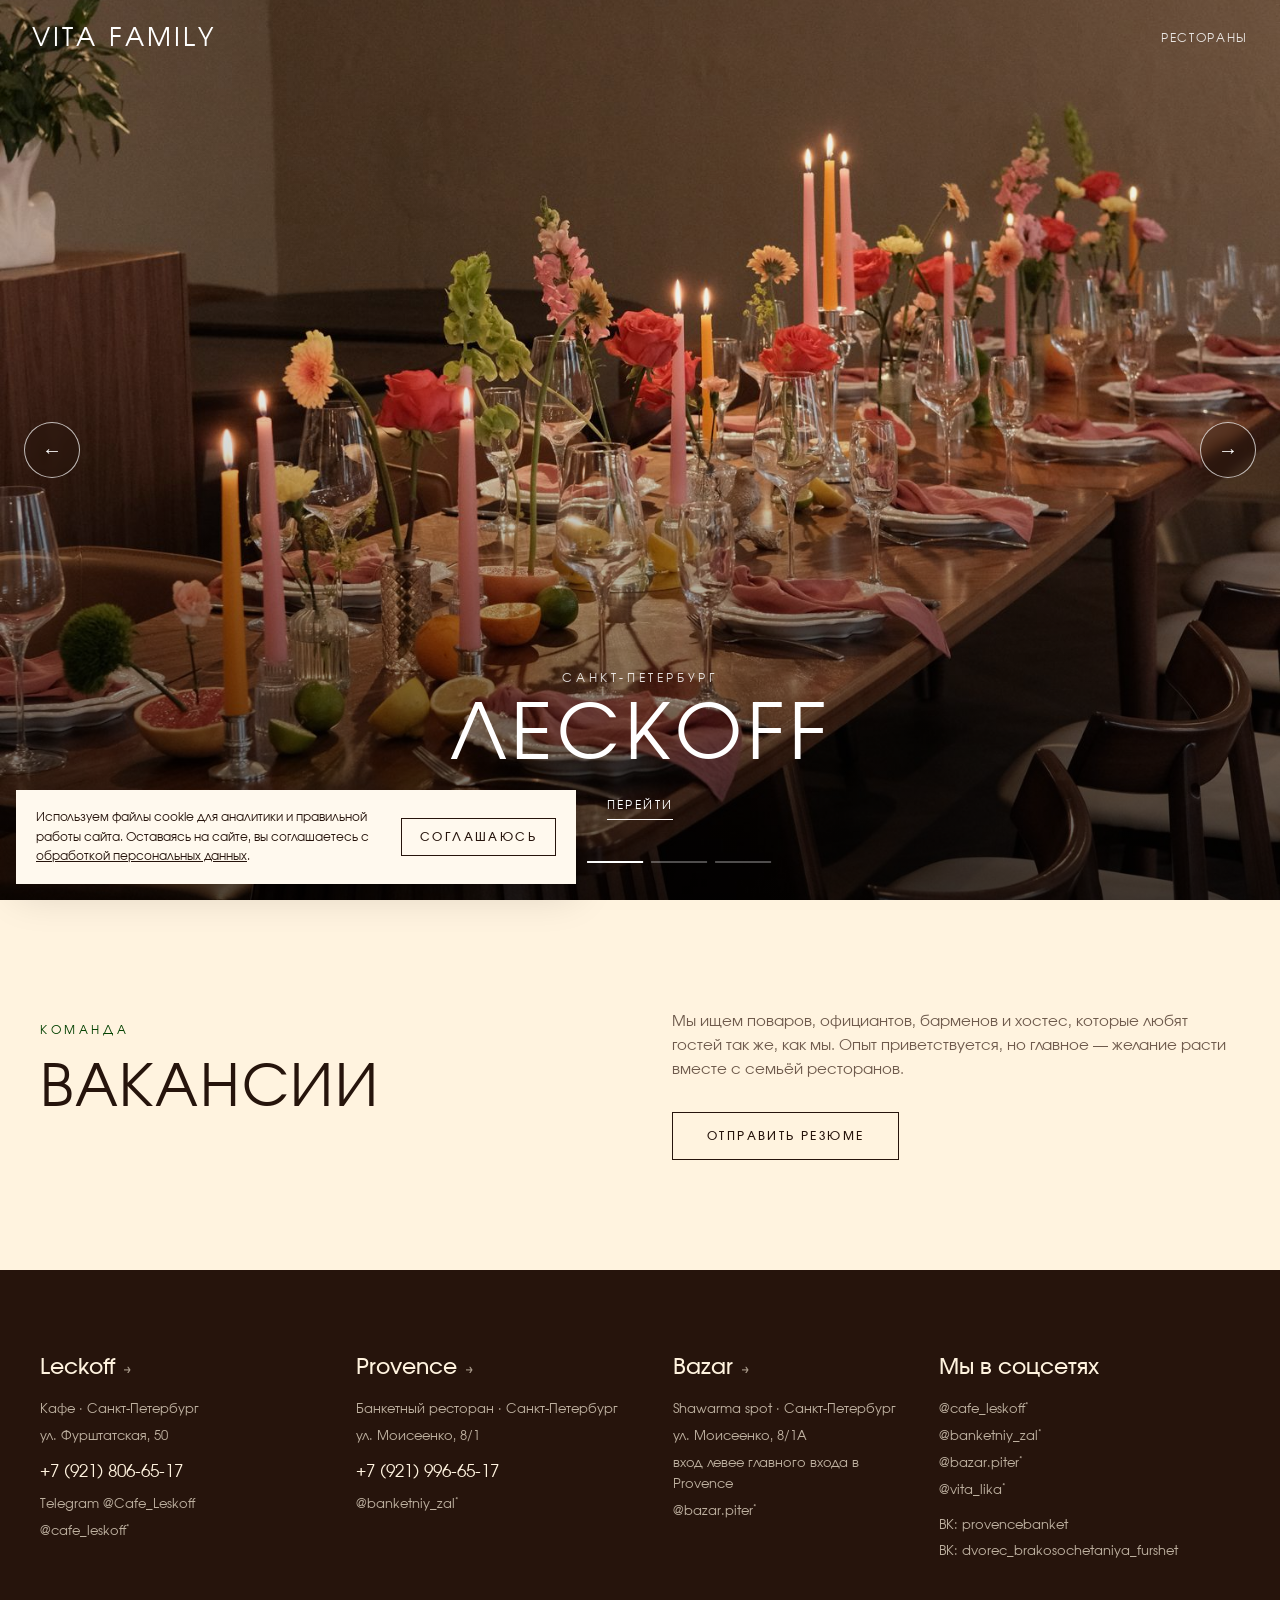
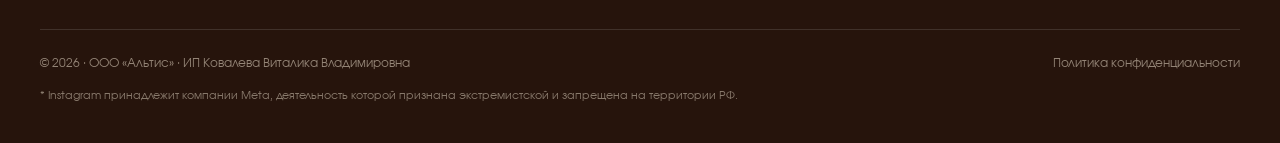
==== commit 2fbda82d: "Add files via upload" ====
--- a/index.html
+++ b/index.html
@@ -4,7 +4,13 @@
   <meta charset="utf-8">
   <meta name="viewport" content="width=device-width, initial-scale=1">
   <title>vita family — рестораны Санкт-Петербурга</title>
-  <meta name="description" content="Семья ресторанов Famiglia: Casa Pasta и Bodega Sol.">
+  <meta name="description" content="Семья заведений vita family в Петербурге: кафе Leckoff на Фурштатской, банкетный ресторан Provence и шаверма-спот Bazar.">
+  <meta property="og:type" content="website">
+  <meta property="og:site_name" content="vita family">
+  <meta property="og:title" content="vita family — рестораны Санкт-Петербурга">
+  <meta property="og:description" content="Семья заведений vita family в Петербурге: кафе Leckoff на Фурштатской, банкетный ресторан Provence и шаверма-спот Bazar.">
+  <meta property="og:url" content="https://peoeprp.github.io/vitafamily/">
+  <meta property="og:image" content="https://peoeprp.github.io/vitafamily/img/leskoff/tile.jpg">
   <link rel="preconnect" href="https://fonts.googleapis.com">
   <link href="https://fonts.googleapis.com/css2?family=Permanent+Marker&family=Montserrat:wght@300;400;500;600&display=swap" rel="stylesheet">
   <link rel="stylesheet" href="styles.css">
@@ -64,7 +70,7 @@
     </div>
   </main>
 
-<!--   <section id="vacancies" class="section">
+  <section id="vacancies" class="section">
     <div class="container split reveal">
       <div>
         <div class="eyebrow">Команда</div>
@@ -75,7 +81,7 @@
         <a href="mailto:job@famiglia.example" class="btn btn--dark">Отправить резюме</a>
       </div>
     </div>
-  </section> -->
+  </section>
 
   <!-- ПОДВАЛ (общий для всех страниц) -->
   <footer id="contacts" class="footer">
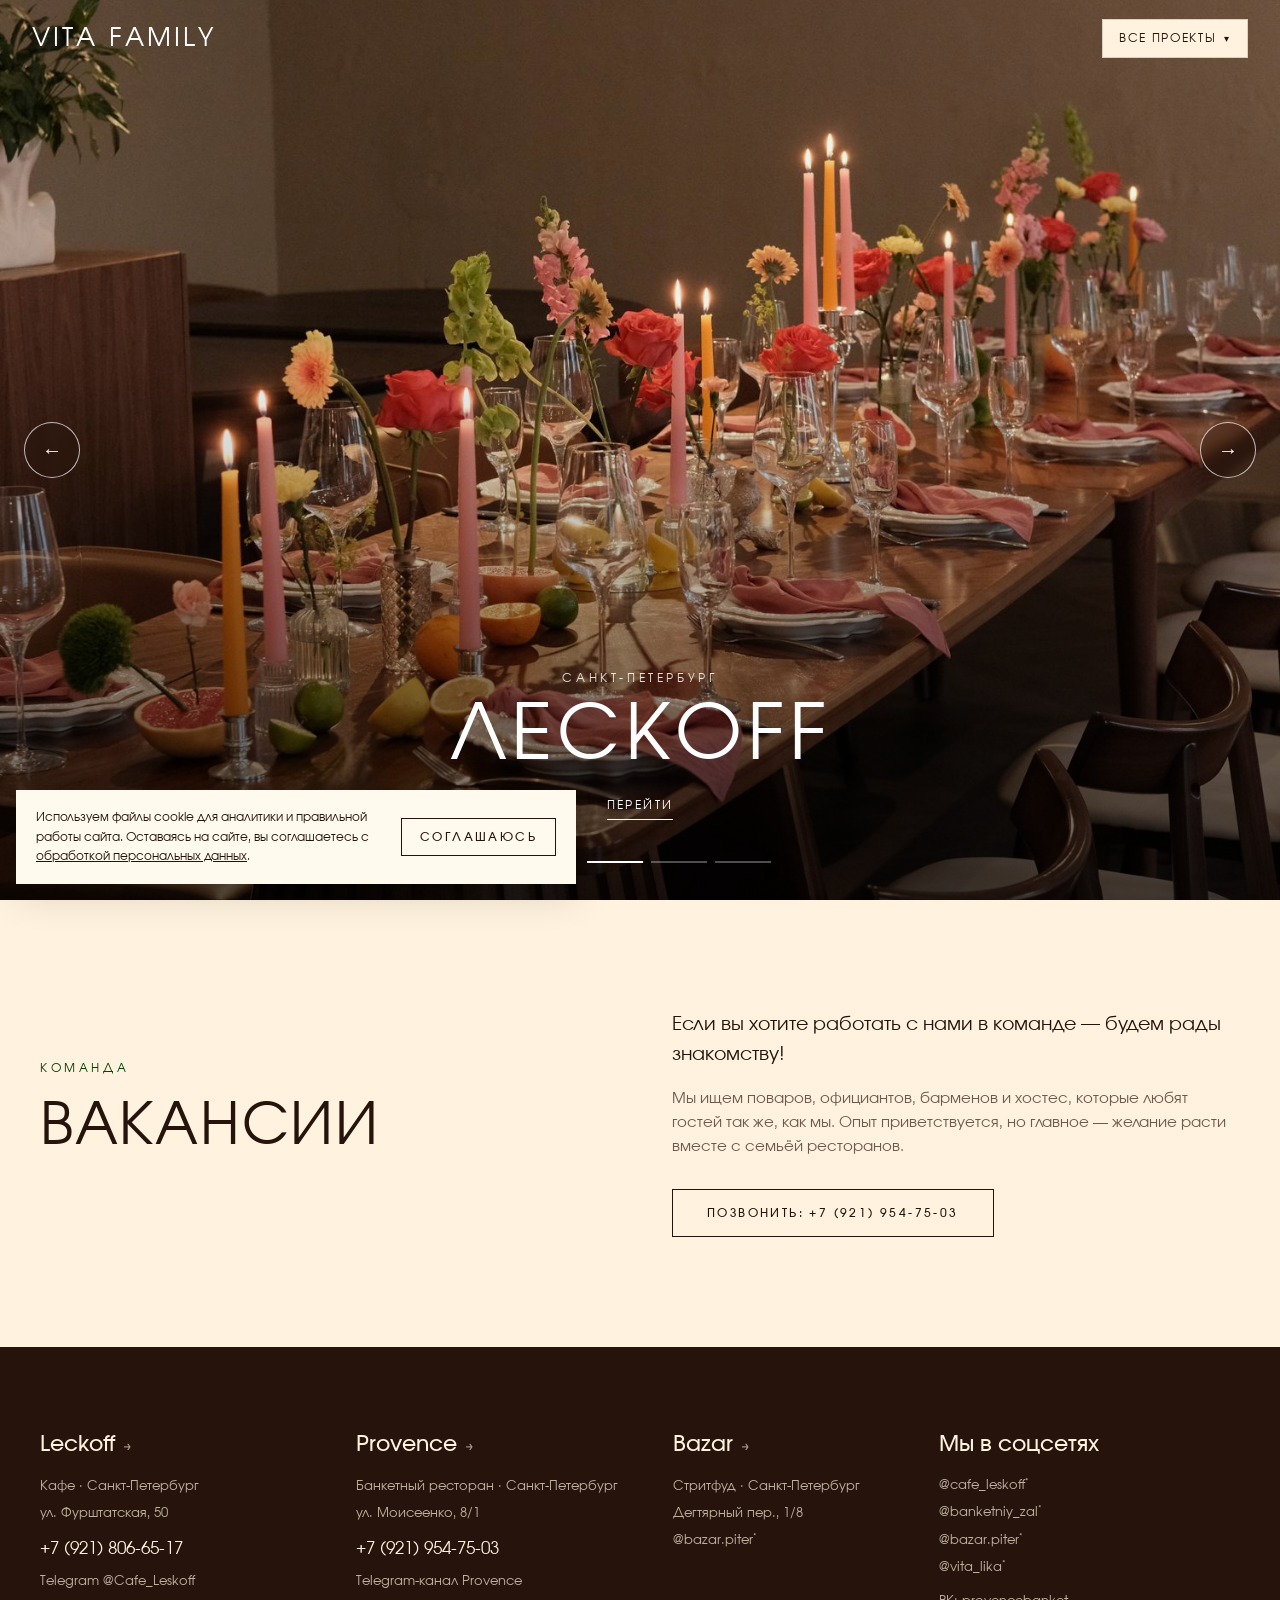
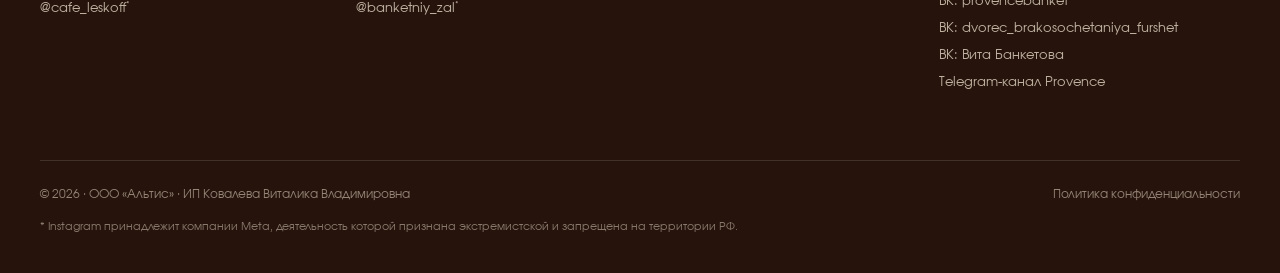
==== commit 6d2501e6: "Add files via upload" ====
--- a/index.html
+++ b/index.html
@@ -27,11 +27,16 @@
   <header class="header">
     <a href="index.html" class="logo">vita family</a>
     <nav class="nav">
-      <a href="#restaurants">Рестораны</a>
-      <!-- <a href="#vacancies">Вакансии</a> -->
-      <!-- <a href="#contacts">Контакты</a> -->
+      <div class="projects">
+        <button class="projects__btn" aria-expanded="false" aria-haspopup="true">Все проекты <i aria-hidden="true">▾</i></button>
+        <div class="projects__menu">
+          <a href="index.html">Главная</a>
+          <a href="leskoff.html">Leckoff · кафе</a>
+          <a href="provence.html">Provence · банкетный зал</a>
+          <a href="bazar.html">Bazar · стритфуд</a>
+        </div>
+      </div>
     </nav>
-    <button class="burger" aria-label="Меню">☰</button>
   </header>
 
   <!-- Плашки ресторанов: слайдер на десктопе, столбик на мобильном -->
@@ -56,7 +61,7 @@
       <a href="bazar.html" class="tile tile--bazar">
         <div class="tile__bg" style="--img: repeating-linear-gradient(0deg, rgba(255,255,255,.4) 0 1px, transparent 1px 110px), repeating-linear-gradient(90deg, rgba(255,255,255,.4) 0 1px, transparent 1px 110px), linear-gradient(#C71B0F, #C71B0F)"></div>
         <div class="tile__content">
-          <div class="tile__city">Санкт-Петербург · shawarma spot</div>
+          <div class="tile__city">Санкт-Петербург · стритфуд</div>
           <h2 class="tile__name tile__name--brush">BAZAR</h2>
           <span class="tile__more">Перейти</span>
         </div>
@@ -77,8 +82,9 @@
         <h2 class="h2">Вакансии</h2>
       </div>
       <div class="text">
+        <p class="vac-lead">Если вы хотите работать с нами в команде — будем рады знакомству!</p>
         <p class="muted">Мы ищем поваров, официантов, барменов и хостес, которые любят гостей так же, как мы. Опыт приветствуется, но главное — желание расти вместе с семьёй ресторанов.</p>
-        <a href="mailto:job@famiglia.example" class="btn btn--dark">Отправить резюме</a>
+        <a href="tel:+79219547503" class="btn btn--dark">Позвонить: +7 (921) 954-75-03</a>
       </div>
     </div>
   </section>
@@ -99,14 +105,14 @@
           <h4><a href="provence.html" class="footer__title">Provence <span>→</span></a></h4>
           <p>Банкетный ресторан · Санкт-Петербург</p>
           <p>ул. Моисеенко, 8/1</p>
-          <p class="footer__phone"><a href="tel:+79219966517">+7 (921) 996-65-17</a></p>
+          <p class="footer__phone"><a href="tel:+79219547503">+7 (921) 954-75-03</a></p>
+          <p><a href="#" target="_blank" rel="noopener">Telegram-канал Provence</a></p>
           <p><a href="https://instagram.com/banketniy_zal" target="_blank" rel="noopener">@banketniy_zal<sup>*</sup></a></p>
         </div>
         <div>
           <h4><a href="bazar.html" class="footer__title">Bazar <span>→</span></a></h4>
-          <p>Shawarma spot · Санкт-Петербург</p>
-          <p>ул. Моисеенко, 8/1А</p>
-          <p>вход левее главного входа в Provence</p>
+          <p>Стритфуд · Санкт-Петербург</p>
+          <p>Дегтярный пер., 1/8</p>
           <p><a href="https://instagram.com/bazar.piter" target="_blank" rel="noopener">@bazar.piter<sup>*</sup></a></p>
         </div>
         <div>
@@ -117,18 +123,20 @@
           <p><a href="https://instagram.com/vita_lika" target="_blank" rel="noopener">@vita_lika<sup>*</sup></a></p>
           <p class="footer__gap"><a href="https://vk.ru/provencebanket" target="_blank" rel="noopener">ВК: provencebanket</a></p>
           <p><a href="https://vk.ru/dvorec_brakosochetaniya_furshet" target="_blank" rel="noopener">ВК: dvorec_brakosochetaniya_furshet</a></p>
+          <p><a href="#" target="_blank" rel="noopener">ВК: Вита Банкетова</a></p>
+          <p><a href="#" target="_blank" rel="noopener">Telegram-канал Provence</a></p>
         </div>
       </div>
       <div class="footer__bottom">
         <span>© 2026 · ООО «Альтис» · ИП Ковалева Виталика Владимировна</span>
-        <a href="#">Политика конфиденциальности</a>
+        <a href="privacy.html">Политика конфиденциальности</a>
       </div>
       <p class="footer__note">* Instagram принадлежит компании Meta, деятельность которой признана экстремистской и запрещена на территории РФ.</p>
     </div>
   </footer>
 
   <div class="cookie">
-    <span>Используем файлы cookie для аналитики и правильной работы сайта. Оставаясь на сайте, вы соглашаетесь с <a href="#">обработкой персональных данных</a>.</span>
+    <span>Используем файлы cookie для аналитики и правильной работы сайта. Оставаясь на сайте, вы соглашаетесь с <a href="privacy.html">обработкой персональных данных</a>.</span>
     <button class="btn btn--dark">Соглашаюсь</button>
   </div>
 
--- a/styles.css
+++ b/styles.css
@@ -467,11 +467,6 @@
 
 @media (max-width: 900px) {
   .header, .header.scrolled { padding: 14px 16px; }
-  .nav { position: fixed; inset: 0; flex-direction: column; justify-content: center; align-items: center; gap: 30px; font-size: 16px;
-         background: var(--dark); color: #fff; transform: translateX(100%); transition: transform .35s; }
-  .nav.open { transform: none; }
-  .burger { display: block; position: relative; z-index: 60; }
-  .nav.open ~ .burger { color: #fff; }
   .tiles { flex-direction: column; overflow: visible; scroll-snap-type: none; min-height: 0; }
   .tile { flex: none; width: 100%; min-height: 70vh; border-right: 0; border-bottom: 1px solid rgba(255,255,255,.12); }
   .slider__arrow { display: none; }
@@ -884,3 +879,268 @@
 /* фото в арках всегда заполняют арку целиком */
 .lk-arch { background-size: cover !important; background-repeat: no-repeat !important; }
 .news__media { background-position: center !important; }
+
+
+/* =====================================================================
+   Правки ноябрь 2026
+   ===================================================================== */
+
+/* Шапка: только выпадающее «Все проекты» (без бургер-меню) */
+.burger { display: none !important; }
+.projects { position: relative; }
+.projects__btn { display: inline-flex; align-items: center; gap: 8px; padding: 8px 0; background: none; border: 0; color: inherit;
+  font: inherit; font-size: 12px; letter-spacing: .14em; text-transform: uppercase; cursor: pointer; }
+.projects__btn i { font-style: normal; font-size: 10px; transition: transform .25s; }
+.projects.open .projects__btn i { transform: rotate(180deg); }
+.projects__menu { position: absolute; right: 0; top: calc(100% + 10px); min-width: 250px; display: flex; flex-direction: column;
+  padding: 8px; background: var(--bg); color: var(--ink); border: 1px solid var(--line); box-shadow: 0 18px 40px rgba(0,0,0,.14);
+  opacity: 0; visibility: hidden; transform: translateY(-6px); transition: opacity .2s, transform .2s, visibility .2s; }
+.projects.open .projects__menu { opacity: 1; visibility: visible; transform: none; }
+.projects__menu a { padding: 12px 14px; font-size: 12px; letter-spacing: .12em; text-transform: uppercase; opacity: 1 !important; }
+.projects__menu a:hover { background: var(--soft, rgba(0,0,0,.05)); color: var(--accent); }
+
+/* Вакансии */
+.vac-lead { font-size: 19px; margin-bottom: 14px; }
+
+/* Leckoff: название одной строкой */
+.lk-logo.lk-logo--line { display: block; white-space: nowrap; font-size: clamp(56px, 8.2vw, 124px); letter-spacing: .01em; }
+.lk-logo--line span { color: var(--accent); }
+
+/* Без арок: обычные прямоугольные фото */
+.lk-arch, .lk-arch-media, .split__media.lk-arch-media, .pv-hero__photo { border-radius: 6px !important; }
+.lk-arch { box-shadow: 0 24px 50px rgba(38,20,12,.14); }
+
+/* Меню: три кнопки, вкладки «Кухня / Бар», текст меньше */
+.menu-btns { display: flex; flex-wrap: wrap; gap: 10px; margin-top: 30px; }
+.text .menu-btns .btn { margin-top: 0; }
+.tabs-label { font-size: 11px; letter-spacing: .22em; text-transform: uppercase; color: var(--muted); margin: 0 0 8px; }
+.tabs-label + .tabs { margin-bottom: 18px; }
+.tabs + .tabs-label { margin-top: 6px; }
+.modal .dish { padding: 11px 0; gap: 2px 20px; }
+.modal .dish__name { font-size: 17px; }
+.modal .dish__price { font-size: 16px; }
+.modal .dish__desc { font-size: 12px; }
+.modal .menu-sub { font-size: 21px; margin-top: 24px; }
+.modal .tab { padding: 8px 14px; font-size: 10px; }
+
+/* Provence: кнопки на первом экране, цифры */
+.pv-hero__actions { flex-wrap: wrap; gap: 10px; }
+.stats__title { margin-top: 56px; font-weight: 400; font-size: clamp(24px, 2.6vw, 32px); text-transform: uppercase; letter-spacing: .04em; }
+.stats__title + .stats { margin-top: 20px; }
+.stats--6 { grid-template-columns: repeat(3, 1fr); }
+
+/* Provence: торт +1 кг */
+.cake-step { display: flex; align-items: center; gap: 10px; flex-wrap: wrap; margin: -12px 0 26px; font-size: 14px; color: var(--on-dark-muted); }
+.cake-step b { min-width: 52px; text-align: center; font-weight: 600; color: var(--on-dark); }
+.cake-step small { font-size: 12px; }
+.cake-step__btn { width: 34px; height: 34px; border-radius: 50%; border: 1px solid var(--chip-line, rgba(255,243,223,.35)); background: transparent;
+  color: var(--on-dark); font-size: 18px; line-height: 1; cursor: pointer; transition: background .2s, color .2s; }
+.cake-step__btn:hover { background: var(--accent-on-dark); color: var(--seg-active-text, var(--ink)); }
+.cake-step__btn:disabled { opacity: .35; cursor: default; background: transparent; }
+
+/* Provence: палитра цветов в декоре */
+.palette { margin-top: 22px; padding: 20px 22px; background: var(--soft); }
+.palette b { display: block; font-weight: 600; margin-bottom: 14px; }
+.palette__row { display: flex; flex-wrap: wrap; gap: 14px 18px; }
+.palette__sw { display: inline-flex; flex-direction: column; align-items: center; gap: 6px; font-size: 12px; color: var(--muted); }
+.palette__sw i { width: 42px; height: 42px; border-radius: 50%; background: var(--c); border: 1px solid var(--line); }
+
+/* Галерея и просмотр фото */
+.gal-sec { padding-top: 40px; }
+.gal-tabs { display: flex; gap: 8px; margin-bottom: 22px; flex-wrap: wrap; }
+.gal-tab { padding: 10px 20px; border: 1px solid var(--line); background: none; color: var(--muted); font: 500 11px var(--sans);
+  letter-spacing: .16em; text-transform: uppercase; cursor: pointer; }
+.gal-tab.is-active { background: var(--accent); border-color: var(--accent); color: #fff; }
+.gal-grid { display: none; grid-template-columns: repeat(4, 1fr); gap: 10px; }
+.gal-grid.is-active { display: grid; }
+.gal-item { aspect-ratio: 1; border: 0; padding: 0; cursor: zoom-in; border-radius: 4px; background: var(--img) center / cover no-repeat, var(--soft);
+  transition: transform .3s, filter .3s; }
+.gal-item:hover { transform: scale(1.02); filter: brightness(1.05); }
+.gal-grid .gal-item:nth-child(6n+1) { grid-column: span 2; grid-row: span 2; }
+.lightbox { position: fixed; inset: 0; z-index: 200; display: none; align-items: center; justify-content: center; background: rgba(15,10,8,.92); }
+.lightbox.open { display: flex; }
+.lightbox img { max-width: 90vw; max-height: 86vh; object-fit: contain; }
+.lightbox__close { position: absolute; top: 14px; right: 22px; background: none; border: 0; color: #fff; font-size: 42px; cursor: pointer; }
+.lightbox__nav { position: absolute; top: 50%; transform: translateY(-50%); width: 52px; height: 52px; border-radius: 50%;
+  border: 1px solid rgba(255,255,255,.5); background: rgba(0,0,0,.3); color: #fff; font-size: 18px; cursor: pointer; }
+.lightbox__nav--prev { left: 20px; } .lightbox__nav--next { right: 20px; }
+
+/* Bazar: карта и фото рядом */
+.bz-find { grid-template-columns: .8fr 1.2fr; }
+.bz-media { display: grid; grid-template-columns: 1.3fr 1fr; gap: 16px; align-items: stretch; }
+.bz-media .bz-map iframe { height: 100%; min-height: 380px; }
+.bz-media .bz-map { display: flex; flex-direction: column; }
+.bz-photo { margin: 0; border: 2px solid #000; display: flex; flex-direction: column; }
+.bz-photo__img { flex: 1; min-height: 300px; display: flex; align-items: center; justify-content: center;
+  background: var(--img) center / cover no-repeat, repeating-linear-gradient(45deg, #C71B0F 0 18px, #b0170d 18px 36px); }
+.bz-photo__img span { padding: 8px 14px; background: #fff; font-size: 12px; font-weight: 700; text-transform: uppercase; }
+.bz-photo figcaption { padding: 12px 16px; font-size: 13px; border-top: 2px solid #000; }
+
+/* Страница политики */
+.legal { padding-top: 140px; }
+.legal__inner { max-width: 820px; }
+.legal__date { color: var(--muted); font-size: 13px; margin: -12px 0 36px; }
+.legal h2 { font-size: 20px; font-weight: 500; margin: 34px 0 12px; }
+.legal p, .legal li { font-size: 15px; color: var(--muted); }
+.legal p + p { margin-top: 10px; }
+.legal ul { padding-left: 20px; margin: 10px 0; display: grid; gap: 6px; }
+
+@media (max-width: 900px) {
+  .projects__menu { right: -4px; min-width: 230px; }
+  .stats--6 { grid-template-columns: 1fr 1fr; }
+  .gal-grid { grid-template-columns: 1fr 1fr; }
+  .gal-grid .gal-item:nth-child(6n+1) { grid-column: span 2; grid-row: span 1; aspect-ratio: 2 / 1.1; }
+  .bz-find, .bz-media { grid-template-columns: 1fr; }
+  .bz-media .bz-map iframe { min-height: 300px; }
+  .lightbox__nav { display: none; }
+  .legal { padding-top: 110px; }
+}
+.legal .h2 { font-size: clamp(26px, 5vw, 48px); overflow-wrap: anywhere; hyphens: auto; }
+@media (max-width: 900px) {
+  .pv-hero__actions { display: grid; grid-template-columns: 1fr 1fr; width: 100%; }
+  .pv-hero__actions .btn { padding: 14px 10px; text-align: center; font-size: 11px; letter-spacing: .12em; }
+  .pv-hero__actions .btn:first-child { grid-column: span 2; }
+  .lk-hero__text .hero__actions, .menu-btns { display: grid; grid-template-columns: repeat(3, 1fr); gap: 8px; }
+  .lk-hero__text .hero__actions .btn, .menu-btns .btn { padding: 14px 6px; text-align: center; font-size: 11px; letter-spacing: .1em; }
+}
+.page-light .header { color: var(--ink); }
+@media (max-width: 900px) { .pv-hero__actions .btn:last-child { grid-column: span 2; } }
+
+/* Цены в меню: не переносить суммы */
+.set-price { flex-wrap: wrap; row-gap: 4px; }
+.set-price s, .set-price b { white-space: nowrap; }
+.terms__row--5 s, .terms__row--5 span { white-space: nowrap; }
+
+@media (max-width: 900px) {
+  /* Банкетное меню: цена в одну строку, подпись ниже */
+  .set-price { padding: 16px 18px; gap: 4px 12px; }
+  .set-price b { font-size: 26px; }
+  .set-price span { flex-basis: 100%; white-space: normal; }
+
+  /* Стоимость пакета: каждая строка — карточка */
+  .modal .terms__table { border-top: 0; display: grid; gap: 10px; }
+  .modal .terms__row--5.terms__row--head { display: none; }
+  .modal .terms__row--5 { grid-template-columns: 1fr 1fr; gap: 6px 12px; padding: 16px; border: 1px solid var(--line); background: var(--card); }
+  .modal .terms__row--5 span:nth-child(1) { grid-column: 1 / -1; font-size: 18px; font-weight: 500; }
+  .modal .terms__row--5 span:nth-child(2) { grid-column: 1 / -1; grid-row: auto; order: 0; font-size: 12px; color: var(--muted); white-space: normal; padding-bottom: 8px; border-bottom: 1px dashed var(--line); }
+  .modal .terms__row--5 span:nth-child(3),
+  .modal .terms__row--5 span:nth-child(4) { grid-column: auto; grid-row: auto; text-align: left; font-size: 18px; font-weight: 600; color: var(--accent); }
+  .modal .terms__row--5 span:nth-child(4) { color: var(--ink); font-weight: 500; }
+  .modal .terms__row--5 span:nth-child(3)::before,
+  .modal .terms__row--5 span:nth-child(4)::before { display: block; font-size: 10px; font-weight: 500; letter-spacing: .14em; text-transform: uppercase; color: var(--muted); margin-bottom: 4px; }
+  .modal .terms__row--5 span:nth-child(3)::before { content: "С ведущим и DJ"; }
+  .modal .terms__row--5 span:nth-child(4)::before { content: "Без ведущего"; }
+  .modal .terms__row--5 s { display: block; font-size: 12px; font-weight: 400; color: var(--muted); }
+}
+.terms__row--5.terms__row--head span:last-child { font-size: 11px; font-weight: 500; color: var(--muted); }
+
+/* Галерея: картинки внутри плиток, кнопка «Показать ещё» */
+.gal-item { position: relative; overflow: hidden; background: var(--soft); }
+.gal-item img { position: absolute; inset: 0; width: 100%; height: 100%; object-fit: cover; }
+.gal-more { display: block; margin: 26px auto 0; }
+.gal-more[hidden] { display: none !important; }
+.gal-sec[hidden] { display: none; }
+
+/* Bazar: категория и адрес над логотипом */
+.bz-hero__kicker { margin-bottom: 18px; font-size: 13px; font-weight: 700; letter-spacing: .14em; text-transform: uppercase; }
+.bz-hero__meta { justify-content: center; }
+
+
+/* =====================================================================
+   Первый экран заведений: текст и контакты слева, фото справа во весь экран
+   ===================================================================== */
+.vh { display: grid; grid-template-columns: 1fr 1fr; min-height: 100vh; }
+.vh__text { display: flex; flex-direction: column; justify-content: center;
+  padding: 120px 56px 56px max(16px, calc((100vw - 1200px) / 2)); }
+.vh__media { min-height: 100vh; background: var(--img) center / cover no-repeat; }
+.vh__lead { max-width: 460px; margin: 28px 0 0; font-size: 17px; color: var(--muted); }
+.vh .hero__actions { margin-top: 32px; flex-wrap: wrap; }
+.vh__info { display: grid; grid-template-columns: 1fr 1fr; gap: 20px 32px; margin-top: 48px; padding-top: 24px; border-top: 1px solid var(--line); font-size: 14px; }
+.vh__info b { display: block; font-size: 11px; letter-spacing: .2em; text-transform: uppercase; font-weight: 500; color: var(--muted); margin-bottom: 4px; }
+.vh__info a { text-decoration: underline; text-underline-offset: 3px; text-decoration-color: var(--line); }
+.vh .lk-logo--line { font-size: clamp(54px, 6.4vw, 104px); }
+.pv-kicker { font-size: 12px; letter-spacing: .26em; text-transform: uppercase; color: var(--accent); margin-bottom: 18px; }
+.pv-title { display: flex; align-items: center; gap: 12px; font-weight: 400; font-size: clamp(54px, 6.4vw, 104px); line-height: 1; letter-spacing: .04em; white-space: nowrap; }
+.pv-title .vh__sprig { width: clamp(28px, 2.6vw, 40px); flex: none; transform: rotate(-14deg); }
+.pv-sub { margin-top: 14px; font-size: 14px; letter-spacing: .28em; text-transform: uppercase; color: var(--accent); }
+.vh__actions { display: grid !important; grid-template-columns: 1fr 1fr; gap: 10px; max-width: 520px; }
+.vh__actions .btn { text-align: center; padding: 15px 12px; }
+
+/* «Все проекты» читается поверх фото */
+.projects__btn { padding: 9px 16px; background: var(--bg); color: var(--ink); border: 1px solid var(--line); }
+
+/* Секции встают ровно при прокрутке (компьютер) */
+@media (min-width: 901px) {
+  html { scroll-snap-type: y proximity; scroll-padding-top: 108px; }
+  main > section, body > section, .vh, .footer, .bz-hero, .bz-offer { scroll-snap-align: start; }
+}
+
+/* Галерея: окно «Все фото» */
+.gal-more span { display: inline-block; margin-left: 8px; padding: 2px 8px; border-radius: 999px; background: var(--accent); color: #fff; font-size: 11px; letter-spacing: 0; }
+.gal-all { position: fixed; inset: 0; z-index: 150; display: none; overflow-y: auto; background: var(--bg); }
+.gal-all.open { display: block; animation: fade .25s ease; }
+.gal-all__bar { position: sticky; top: 0; z-index: 2; display: flex; justify-content: space-between; align-items: center;
+  padding: 18px max(16px, calc((100vw - 1200px) / 2)); background: var(--bg); border-bottom: 1px solid var(--line); }
+.gal-all__title { font-weight: 400; font-size: 20px; letter-spacing: .1em; text-transform: uppercase; }
+.gal-all__close { background: none; border: 0; font-size: 38px; line-height: 1; cursor: pointer; color: var(--ink); }
+.gal-all__grid { display: grid; grid-template-columns: repeat(auto-fill, minmax(220px, 1fr)); gap: 10px;
+  padding: 24px max(16px, calc((100vw - 1200px) / 2)) 60px; }
+.gal-all__grid .gal-item { aspect-ratio: 1; }
+
+/* =====================================================================
+   Календарь бронирования Provence
+   ===================================================================== */
+.bk { width: min(960px, 100%); }
+.bk__lead { max-width: 560px; margin: -8px 0 28px; }
+.bk__grid { display: grid; grid-template-columns: 1.25fr 1fr; gap: 32px; align-items: start; }
+.bk__cal { padding: 22px; background: var(--card); border: 1px solid var(--line); }
+.bk__head { display: flex; align-items: center; justify-content: space-between; margin-bottom: 16px; }
+.bk__month { font-weight: 400; font-size: 20px; letter-spacing: .08em; text-transform: uppercase; }
+.bk__nav { width: 40px; height: 40px; border-radius: 50%; border: 1px solid var(--line); background: none; color: var(--ink); cursor: pointer; font-size: 16px; }
+.bk__nav:hover:not(:disabled) { background: var(--accent); border-color: var(--accent); color: #fff; }
+.bk__nav:disabled { opacity: .3; cursor: default; }
+.bk__week, .bk__days { display: grid; grid-template-columns: repeat(7, 1fr); gap: 6px; }
+.bk__week span { text-align: center; font-size: 11px; letter-spacing: .14em; text-transform: uppercase; color: var(--muted); padding-bottom: 6px; }
+.bk__day { aspect-ratio: 1; border: 1px solid transparent; border-radius: 50%; background: none; font: 400 15px var(--sans); color: var(--ink); cursor: pointer; transition: background .15s, color .15s, transform .15s; }
+.bk__day.is-free { background: #EFE7F7; }
+.bk__day.is-free:hover { background: var(--accent); color: #fff; transform: scale(1.06); }
+.bk__day.is-hold { background: repeating-linear-gradient(45deg, #FBEFD5 0 5px, #F6E2B8 5px 10px); }
+.bk__day.is-busy { color: rgba(38,20,12,.35); text-decoration: line-through; cursor: not-allowed; background: rgba(38,20,12,.05); }
+.bk__day.is-past { color: rgba(38,20,12,.22); cursor: default; }
+.bk__day.is-today { border-color: var(--accent); }
+.bk__day.is-picked, .bk__day.is-picked:hover { background: var(--ink); color: #fff; }
+.bk__legend { display: flex; gap: 16px; flex-wrap: wrap; margin-top: 16px; font-size: 12px; color: var(--muted); }
+.bk__legend i { display: inline-block; width: 12px; height: 12px; border-radius: 50%; margin-right: 6px; vertical-align: -1px; }
+.bk__legend .is-free { background: #EFE7F7; }
+.bk__legend .is-hold { background: #F6E2B8; }
+.bk__legend .is-busy { background: rgba(38,20,12,.15); }
+.bk__status { margin-top: 10px; font-size: 12px; color: var(--muted); }
+.bk__status:empty { display: none; }
+.bk__pick { display: flex; flex-direction: column; gap: 12px; }
+.bk__picked { padding: 22px; background: #DCCFEC; }
+.bk__label { display: block; font-size: 11px; letter-spacing: .2em; text-transform: uppercase; color: #5F4581; margin-bottom: 6px; }
+.bk__date { display: block; font-weight: 400; font-size: 22px; line-height: 1.25; }
+.bk__note { display: block; margin-top: 8px; font-size: 13px; color: var(--muted); }
+.bk__picked:not(.is-set) .bk__date { font-size: 17px; color: var(--muted); }
+.bk__btn { text-align: center; }
+.bk__tg { font-size: 13px; text-decoration: underline; text-underline-offset: 3px; color: var(--accent); }
+.bk__hours { font-size: 12px; color: var(--muted); }
+
+@media (max-width: 900px) {
+  .vh { grid-template-columns: 1fr; min-height: 0; }
+  .vh__media { order: -1; min-height: 58vh; }
+  .vh__text { padding: 36px 16px 48px; }
+  .vh__info { grid-template-columns: 1fr 1fr; margin-top: 36px; }
+  .vh .hero__actions, .vh__actions { display: grid !important; grid-template-columns: 1fr 1fr; gap: 8px; }
+  .vh .hero__actions .btn { padding: 14px 8px; text-align: center; font-size: 11px; letter-spacing: .1em; }
+  .vh--leckoff .hero__actions { grid-template-columns: repeat(3, 1fr); }
+  .pv-title { font-size: 15vw; }
+  .bk__grid { grid-template-columns: 1fr; gap: 18px; }
+  .bk__cal { padding: 14px; }
+  .bk__week, .bk__days { gap: 4px; }
+  .bk__day { font-size: 14px; }
+  .gal-all__grid { grid-template-columns: 1fr 1fr; gap: 6px; }
+}
+@media (max-width: 900px) { .vh__media { margin-top: 64px; min-height: 52vh; } }
+.vh--leckoff .vh__media { background-position: center 62%; }
+.vh--provence .vh__media { background-position: 40% 75%; }
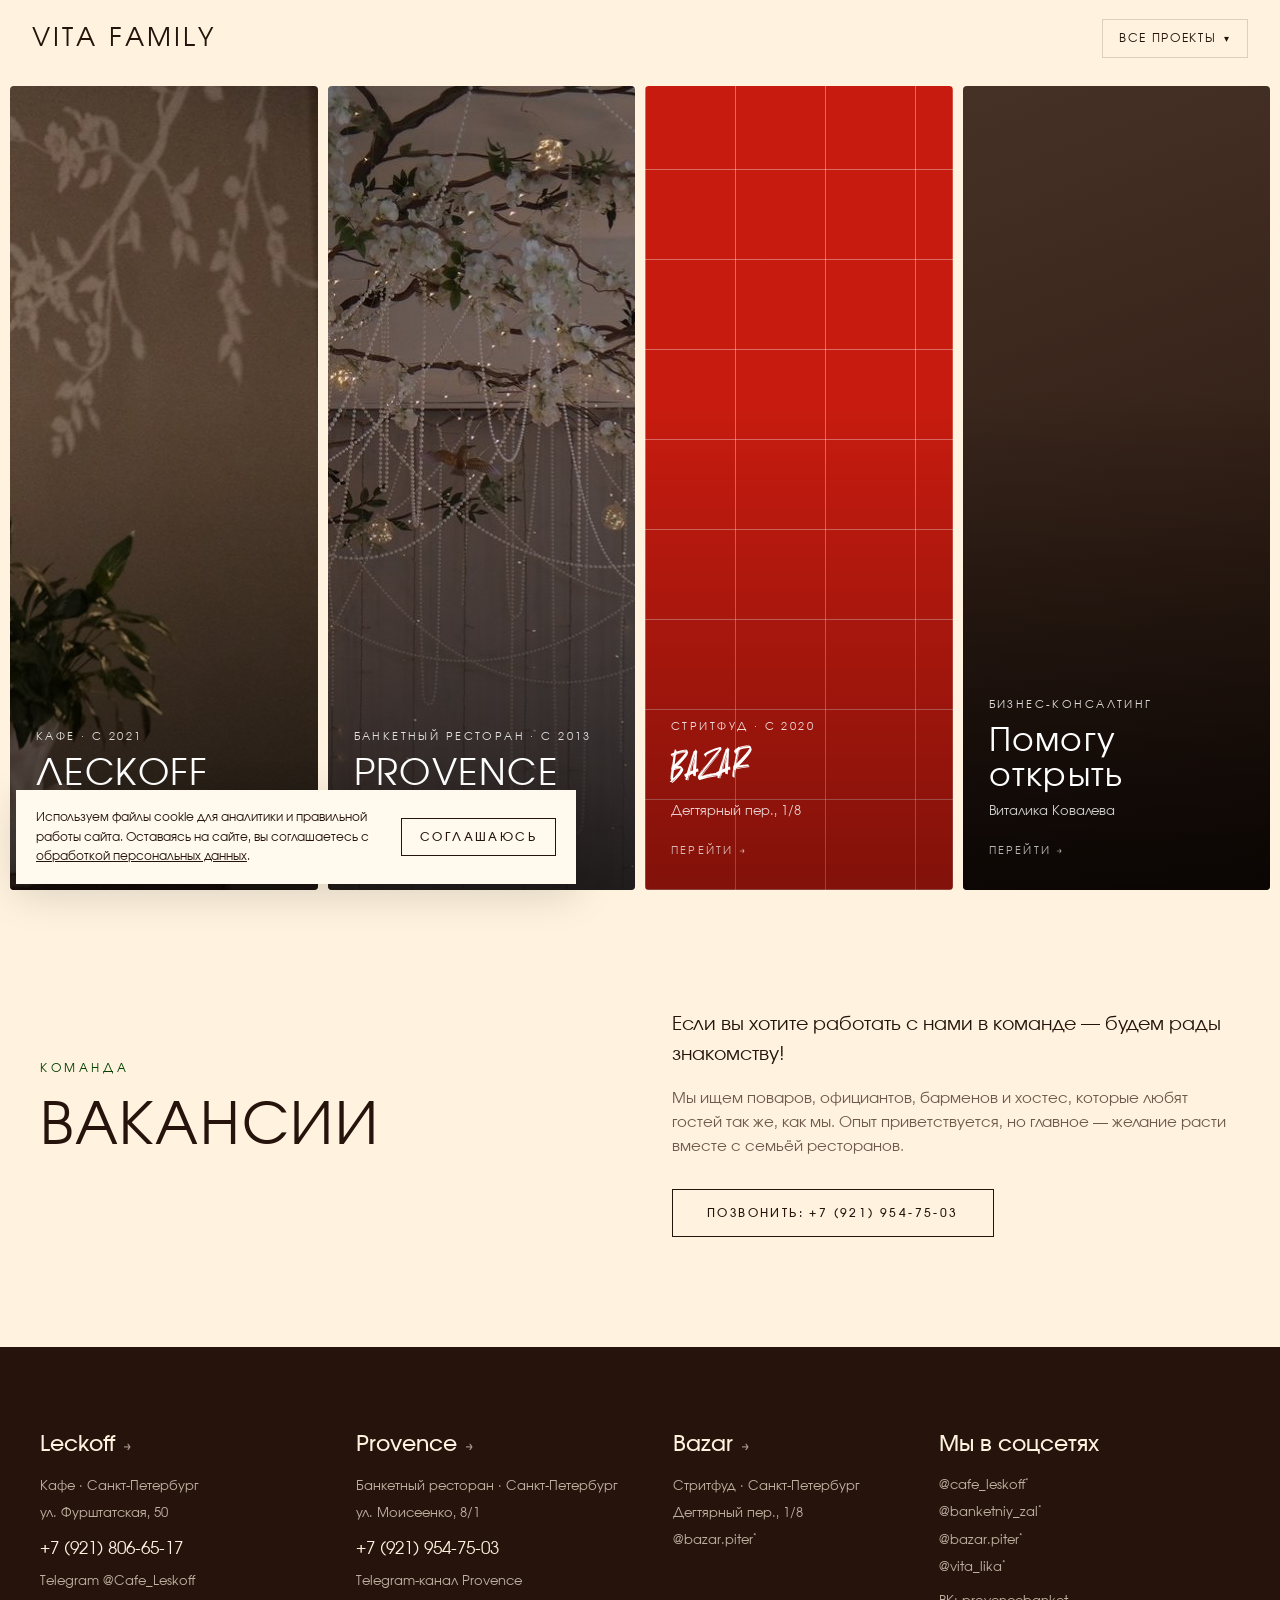
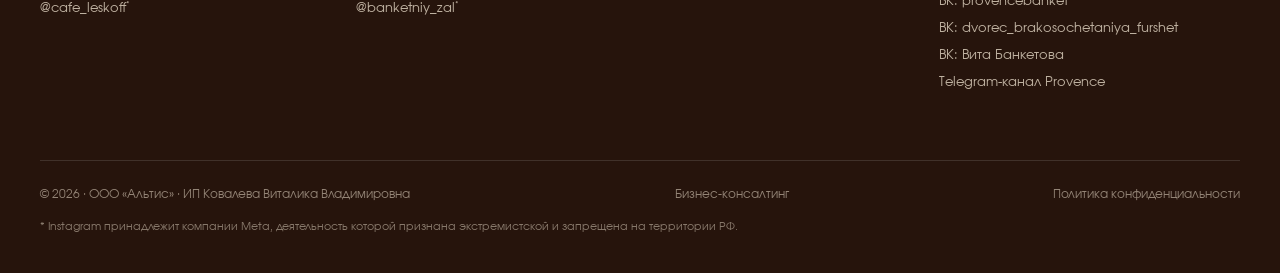
==== commit bc87c664: "Add files via upload" ====
--- a/index.html
+++ b/index.html
@@ -4,18 +4,18 @@
   <meta charset="utf-8">
   <meta name="viewport" content="width=device-width, initial-scale=1">
   <title>vita family — рестораны Санкт-Петербурга</title>
-  <meta name="description" content="Семья заведений vita family в Петербурге: кафе Leckoff на Фурштатской, банкетный ресторан Provence и шаверма-спот Bazar.">
+  <meta name="description" content="Семья заведений vita family в Петербурге: кафе Leckoff на Фурштатской, банкетный ресторан Provence, стритфуд Bazar и бизнес-консалтинг для рестораторов.">
   <meta property="og:type" content="website">
   <meta property="og:site_name" content="vita family">
   <meta property="og:title" content="vita family — рестораны Санкт-Петербурга">
-  <meta property="og:description" content="Семья заведений vita family в Петербурге: кафе Leckoff на Фурштатской, банкетный ресторан Provence и шаверма-спот Bazar.">
+  <meta property="og:description" content="Семья заведений vita family в Петербурге: кафе Leckoff на Фурштатской, банкетный ресторан Provence, стритфуд Bazar и бизнес-консалтинг для рестораторов.">
   <meta property="og:url" content="https://peoeprp.github.io/vitafamily/">
   <meta property="og:image" content="https://peoeprp.github.io/vitafamily/img/leskoff/tile.jpg">
   <link rel="preconnect" href="https://fonts.googleapis.com">
   <link href="https://fonts.googleapis.com/css2?family=Permanent+Marker&family=Montserrat:wght@300;400;500;600&display=swap" rel="stylesheet">
   <link rel="stylesheet" href="styles.css">
 </head>
-<body>
+<body class="index-page">
   <!-- ПРЕЛОАДЕР -->
   <div class="preloader" aria-hidden="true">
     <div class="preloader__inner">
@@ -34,45 +34,50 @@
           <a href="leskoff.html">Leckoff · кафе</a>
           <a href="provence.html">Provence · банкетный зал</a>
           <a href="bazar.html">Bazar · стритфуд</a>
+          <a href="consulting.html">Бизнес-консалтинг</a>
         </div>
       </div>
     </nav>
   </header>
 
-  <!-- Плашки ресторанов: слайдер на десктопе, столбик на мобильном -->
-  <main id="restaurants" class="slider">
-    <div class="tiles" id="tilesTrack">
-      <a href="leskoff.html" class="tile">
-        <div class="tile__bg" style="--img: url('img/leskoff/tile.jpg'), linear-gradient(135deg,#6b4a33,#26140C)"></div>
-        <div class="tile__content">
-          <div class="tile__city">Санкт-Петербург</div>
-          <h2 class="tile__name">ЛЕСkoff</h2>
-          <span class="tile__more">Перейти</span>
-        </div>
-      </a>
-      <a href="provence.html" class="tile">
-        <div class="tile__bg" style="--img: url('img/provence/presidium.jpg'), linear-gradient(135deg,#b9a6d3,#7A5C9E)"></div>
-        <div class="tile__content">
-          <div class="tile__city">Санкт-Петербург · банкетный зал</div>
-          <h2 class="tile__name">Provence</h2>
-          <span class="tile__more">Перейти</span>
-        </div>
-      </a>
-      <a href="bazar.html" class="tile tile--bazar">
-        <div class="tile__bg" style="--img: repeating-linear-gradient(0deg, rgba(255,255,255,.4) 0 1px, transparent 1px 110px), repeating-linear-gradient(90deg, rgba(255,255,255,.4) 0 1px, transparent 1px 110px), linear-gradient(#C71B0F, #C71B0F)"></div>
-        <div class="tile__content">
-          <div class="tile__city">Санкт-Петербург · стритфуд</div>
-          <h2 class="tile__name tile__name--brush">BAZAR</h2>
-          <span class="tile__more">Перейти</span>
-        </div>
-      </a>
-    </div>
-    <button class="slider__arrow slider__arrow--prev" aria-label="Назад">←</button>
-    <button class="slider__arrow slider__arrow--next" aria-label="Вперёд">→</button>
-    <div class="slider__ui">
-      <div class="slider__counter"><b>01</b> / 03</div>
-      <div class="slider__dots"></div>
-    </div>
+  <!-- ВСЕ ПРОЕКТЫ: карточки (компьютер) / строки (телефон) -->
+  <main id="restaurants" class="cards">
+    <a href="leskoff.html" class="card">
+      <div class="card__bg" style="--img: url('img/leskoff/tile.jpg'), linear-gradient(135deg,#6b4a33,#26140C)"></div>
+      <div class="card__body">
+        <span class="card__cat">кафе · с 2021</span>
+        <h2 class="card__name">ЛЕСkoff</h2>
+        <span class="card__addr">ул. Фурштатская, 50</span>
+        <span class="card__go">Перейти →</span>
+      </div>
+    </a>
+    <a href="provence.html" class="card">
+      <div class="card__bg" style="--img: url('img/provence/presidium.jpg'), linear-gradient(135deg,#b9a6d3,#7A5C9E)"></div>
+      <div class="card__body">
+        <span class="card__cat">банкетный ресторан · с 2013</span>
+        <h2 class="card__name">Provence</h2>
+        <span class="card__addr">ул. Моисеенко, 8/1</span>
+        <span class="card__go">Перейти →</span>
+      </div>
+    </a>
+    <a href="bazar.html" class="card card--bazar">
+      <div class="card__bg" style="--img: repeating-linear-gradient(0deg, rgba(255,255,255,.35) 0 1px, transparent 1px 90px), repeating-linear-gradient(90deg, rgba(255,255,255,.35) 0 1px, transparent 1px 90px), linear-gradient(#C71B0F, #C71B0F)"></div>
+      <div class="card__body">
+        <span class="card__cat">стритфуд · с 2020</span>
+        <h2 class="card__name card__name--brush">BAZAR</h2>
+        <span class="card__addr">Дегтярный пер., 1/8</span>
+        <span class="card__go">Перейти →</span>
+      </div>
+    </a>
+    <a href="consulting.html" class="card card--consult">
+      <div class="card__bg" style="--img: url('img/consulting/vitalika.jpg'), linear-gradient(160deg,#4a3428,#26140C)"></div>
+      <div class="card__body">
+        <span class="card__cat">бизнес-консалтинг</span>
+        <h2 class="card__name">Помогу открыть</h2>
+        <span class="card__addr">Виталика Ковалева</span>
+        <span class="card__go">Перейти →</span>
+      </div>
+    </a>
   </main>
 
   <section id="vacancies" class="section">
@@ -129,6 +134,7 @@
       </div>
       <div class="footer__bottom">
         <span>© 2026 · ООО «Альтис» · ИП Ковалева Виталика Владимировна</span>
+        <a href="consulting.html">Бизнес-консалтинг</a>
         <a href="privacy.html">Политика конфиденциальности</a>
       </div>
       <p class="footer__note">* Instagram принадлежит компании Meta, деятельность которой признана экстремистской и запрещена на территории РФ.</p>
--- a/styles.css
+++ b/styles.css
@@ -1144,3 +1144,105 @@
 @media (max-width: 900px) { .vh__media { margin-top: 64px; min-height: 52vh; } }
 .vh--leckoff .vh__media { background-position: center 62%; }
 .vh--provence .vh__media { background-position: 40% 75%; }
+
+
+/* =====================================================================
+   Главная: все проекты карточками
+   ===================================================================== */
+.cards { display: grid; grid-template-columns: repeat(4, 1fr); gap: 10px; height: 100vh; padding: 86px 10px 10px; background: var(--bg); }
+.card { position: relative; overflow: hidden; display: flex; align-items: flex-end; color: #fff; isolation: isolate; border-radius: 4px; }
+.card__bg { position: absolute; inset: 0; z-index: -2; background: var(--img) center / cover no-repeat; transition: transform 1s ease; }
+.card::after { content: ""; position: absolute; inset: 0; z-index: -1; background: linear-gradient(to top, rgba(0,0,0,.72), rgba(0,0,0,.05) 62%); }
+.card:hover .card__bg { transform: scale(1.06); }
+.card__body { display: flex; flex-direction: column; gap: 6px; padding: 30px 26px; width: 100%; }
+.card__cat { font-size: 11px; letter-spacing: .22em; text-transform: uppercase; opacity: .85; }
+.card__name { font-weight: 400; font-size: clamp(30px, 2.8vw, 46px); line-height: 1.05; text-transform: uppercase; letter-spacing: .04em; margin: 4px 0 2px; }
+.card__name--brush { font-family: "Respawn", "Permanent Marker", cursive; text-transform: none; transform: rotate(-4deg); transform-origin: left; font-size: clamp(40px, 3.6vw, 60px); }
+.card__addr { font-size: 13px; opacity: .8; }
+.card__go { margin-top: 14px; font-size: 11px; letter-spacing: .2em; text-transform: uppercase; opacity: .7; transition: opacity .2s, transform .2s; }
+.card:hover .card__go { opacity: 1; transform: translateX(4px); }
+.card--bazar::after { background: linear-gradient(to top, rgba(0,0,0,.35), transparent 60%); }
+.card--consult .card__name { text-transform: none; font-size: clamp(30px, 2.6vw, 42px); }
+.index-page .header { color: var(--ink); }
+@media (max-width: 900px) {
+  .cards { grid-template-columns: 1fr; grid-auto-rows: 1fr; height: 100svh; min-height: 560px; padding: 72px 8px 8px; gap: 8px; }
+  .card__body { padding: 16px 18px; gap: 2px; flex-direction: row; flex-wrap: wrap; align-items: baseline; column-gap: 12px; }
+  .card__cat { flex-basis: 100%; font-size: 10px; }
+  .card__name { font-size: 26px; margin: 2px 0 0; }
+
+  .card__name--brush { font-size: 32px; }
+  .card__addr { font-size: 12px; }
+  .card__go { display: none; }
+  .card::after { background: linear-gradient(to right, rgba(0,0,0,.66), rgba(0,0,0,.12)); }
+  .card { align-items: center; }
+}
+
+/* =====================================================================
+   Бизнес-консалтинг: сдержанно и дружелюбно
+   ===================================================================== */
+.theme-consult { --accent: #8A5A3C; --accent-dark: #6E4630; --accent-on-dark: #E6C9A8; --soft: #F6E7D0; }
+.theme-consult .header { color: var(--ink); }
+.cs-badge { align-self: flex-start; display: inline-flex; align-items: center; gap: 8px; padding: 7px 14px; border: 1px solid var(--line); border-radius: 999px; font-size: 12px; color: var(--muted); margin-bottom: 26px; }
+.cs-badge::before { content: ""; width: 8px; height: 8px; border-radius: 50%; background: #5E8C4A; box-shadow: 0 0 0 4px rgba(94,140,74,.15); }
+.cs-name { font-size: 13px; letter-spacing: .26em; text-transform: uppercase; color: var(--accent); margin-bottom: 14px; }
+.cs-title { font-weight: 400; font-size: clamp(44px, 5vw, 76px); line-height: 1.02; letter-spacing: .01em; }
+.cs-title span { display: block; margin-top: 14px; font-size: .42em; line-height: 1.25; color: var(--muted); letter-spacing: .02em; }
+.cs-tags { display: flex; flex-wrap: wrap; gap: 8px; margin-top: 26px; }
+.cs-tags span { padding: 7px 14px; background: var(--soft); border-radius: 999px; font-size: 13px; }
+.cs-photo { position: relative; display: flex; align-items: flex-end; justify-content: flex-start; background-position: center 30% !important; }
+.cs-photo span { margin: 20px; padding: 6px 12px; background: rgba(255,255,255,.7); font-size: 11px; letter-spacing: .2em; text-transform: uppercase; color: var(--muted); }
+.cs-photo.has-photo span { display: none; }
+.cs-ribbon { overflow: hidden; background: var(--ink); color: var(--bg); }
+.cs-ribbon__track { display: flex; width: max-content; animation: bz-marq 55s linear infinite; }
+.cs-ribbon__track span { white-space: nowrap; padding: 16px .6em 16px 0; font-size: 14px; letter-spacing: .16em; text-transform: lowercase; }
+.cs-ribbon i { font-style: normal; color: var(--accent-on-dark); margin: 0 .5em; }
+.cs-about { display: grid; grid-template-columns: 1fr 1.2fr; gap: 56px; }
+.cs-about__text p { font-size: 16px; color: var(--muted); }
+.cs-about__text p + p { margin-top: 16px; }
+.cs-projects { display: grid; grid-template-columns: repeat(3, 1fr); gap: 1px; margin-top: 56px; background: var(--line); border: 1px solid var(--line); }
+.cs-proj { display: flex; flex-direction: column; gap: 4px; padding: 28px 26px; background: var(--bg); transition: background .25s; }
+.cs-proj:hover { background: var(--card); }
+.cs-proj b { font-size: clamp(34px, 3.4vw, 48px); font-weight: 300; color: var(--accent); line-height: 1; }
+.cs-proj__name { margin-top: 10px; font-size: 18px; font-weight: 500; }
+.cs-proj span:last-child { font-size: 13px; color: var(--muted); }
+.cs-proj__name::after { content: " →"; color: var(--accent); }
+.cs-serv-sec { background: var(--card); }
+.cs-head { display: grid; grid-template-columns: 1fr 1fr; gap: 40px; align-items: end; margin-bottom: 40px; }
+.cs-servs { display: grid; grid-template-columns: repeat(3, 1fr); gap: 16px; }
+.cs-serv { display: flex; flex-direction: column; padding: 30px 28px; background: var(--bg); border: 1px solid var(--line); transition: transform .3s, box-shadow .3s; }
+.cs-serv:hover { transform: translateY(-4px); box-shadow: 0 18px 40px rgba(38,20,12,.07); }
+.cs-serv__n { font-size: 13px; color: var(--accent); letter-spacing: .1em; }
+.cs-serv h3 { margin: 10px 0 10px; font-weight: 500; font-size: 22px; }
+.cs-serv p { font-size: 14px; color: var(--muted); }
+.cs-serv ul { list-style: none; margin-top: 18px; padding-top: 14px; border-top: 1px dashed var(--line); display: grid; gap: 6px; font-size: 13px; }
+.cs-serv li::before { content: "— "; color: var(--accent); }
+.cs-who { display: grid; grid-template-columns: repeat(3, 1fr); gap: 16px; }
+.cs-who div { padding: 26px 24px; background: var(--soft); }
+.cs-who b { display: block; font-weight: 500; font-size: 18px; margin-bottom: 6px; }
+.cs-who span { font-size: 14px; color: var(--muted); }
+.cs-cta { background: var(--ink); color: var(--bg); }
+.cs-cta .eyebrow { color: var(--accent-on-dark); }
+.cs-cta p { color: rgba(255,243,223,.75); }
+.cs-cta__inner { display: grid; grid-template-columns: 1.2fr 1fr; gap: 40px; align-items: center; }
+.cs-cta__links { display: flex; flex-direction: column; gap: 12px; }
+.cs-cta__links .btn { text-align: center; }
+.cs-cta .btn--fill { background: var(--accent-on-dark); border-color: var(--accent-on-dark); color: var(--ink); }
+.cs-cta .btn--light { color: var(--bg); }
+.cs-cta .btn--light:hover { background: var(--bg); color: var(--ink); }
+@media (max-width: 900px) {
+  .cs-about, .cs-head, .cs-cta__inner { grid-template-columns: 1fr; gap: 20px; }
+  .cs-projects, .cs-servs, .cs-who { grid-template-columns: 1fr; }
+  .vh--consult .vh__media { min-height: 62vh; }
+  .vh--consult .hero__actions { grid-template-columns: 1fr 1fr !important; }
+}
+.card--consult .card__name { max-width: 8ch; } @media (max-width: 900px) { .card--consult .card__name { max-width: none; } }
+
+/* Инфо на первом экране */
+.vh__info--3 { grid-template-columns: repeat(3, auto); justify-content: start; }
+@media (max-width: 900px) { .vh__info--3 { grid-template-columns: 1fr 1fr; } }
+
+/* Кнопки пакетного предложения: одинаковая ширина при любой ширине экрана */
+.package__actions { display: grid; grid-template-columns: repeat(auto-fit, minmax(190px, 1fr)); gap: 10px; }
+.package__actions .btn { width: 100%; text-align: center; justify-content: center; padding-inline: 14px; }
+@media (max-width: 900px) { .package__actions { grid-template-columns: 1fr; } .package__actions .btn { flex: none; } }
+.format__body .btn { align-self: stretch; text-align: center; }
